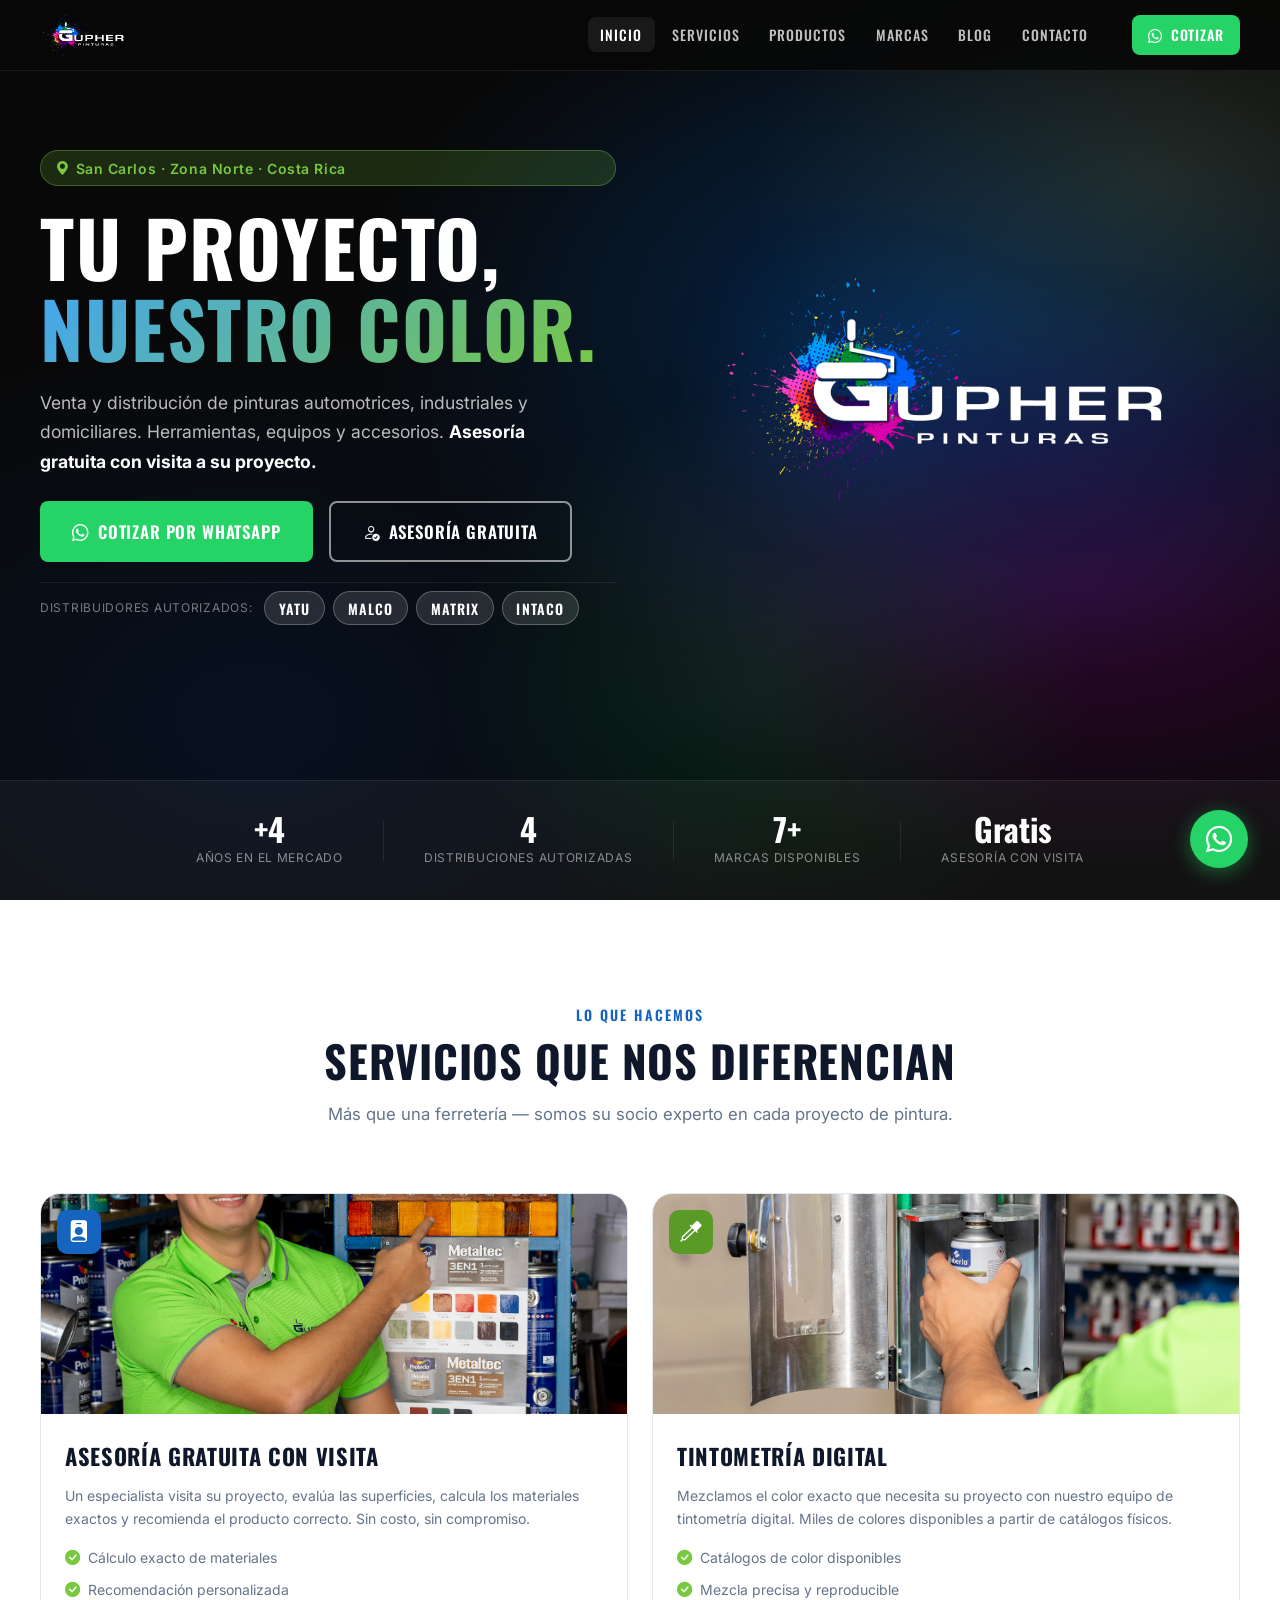
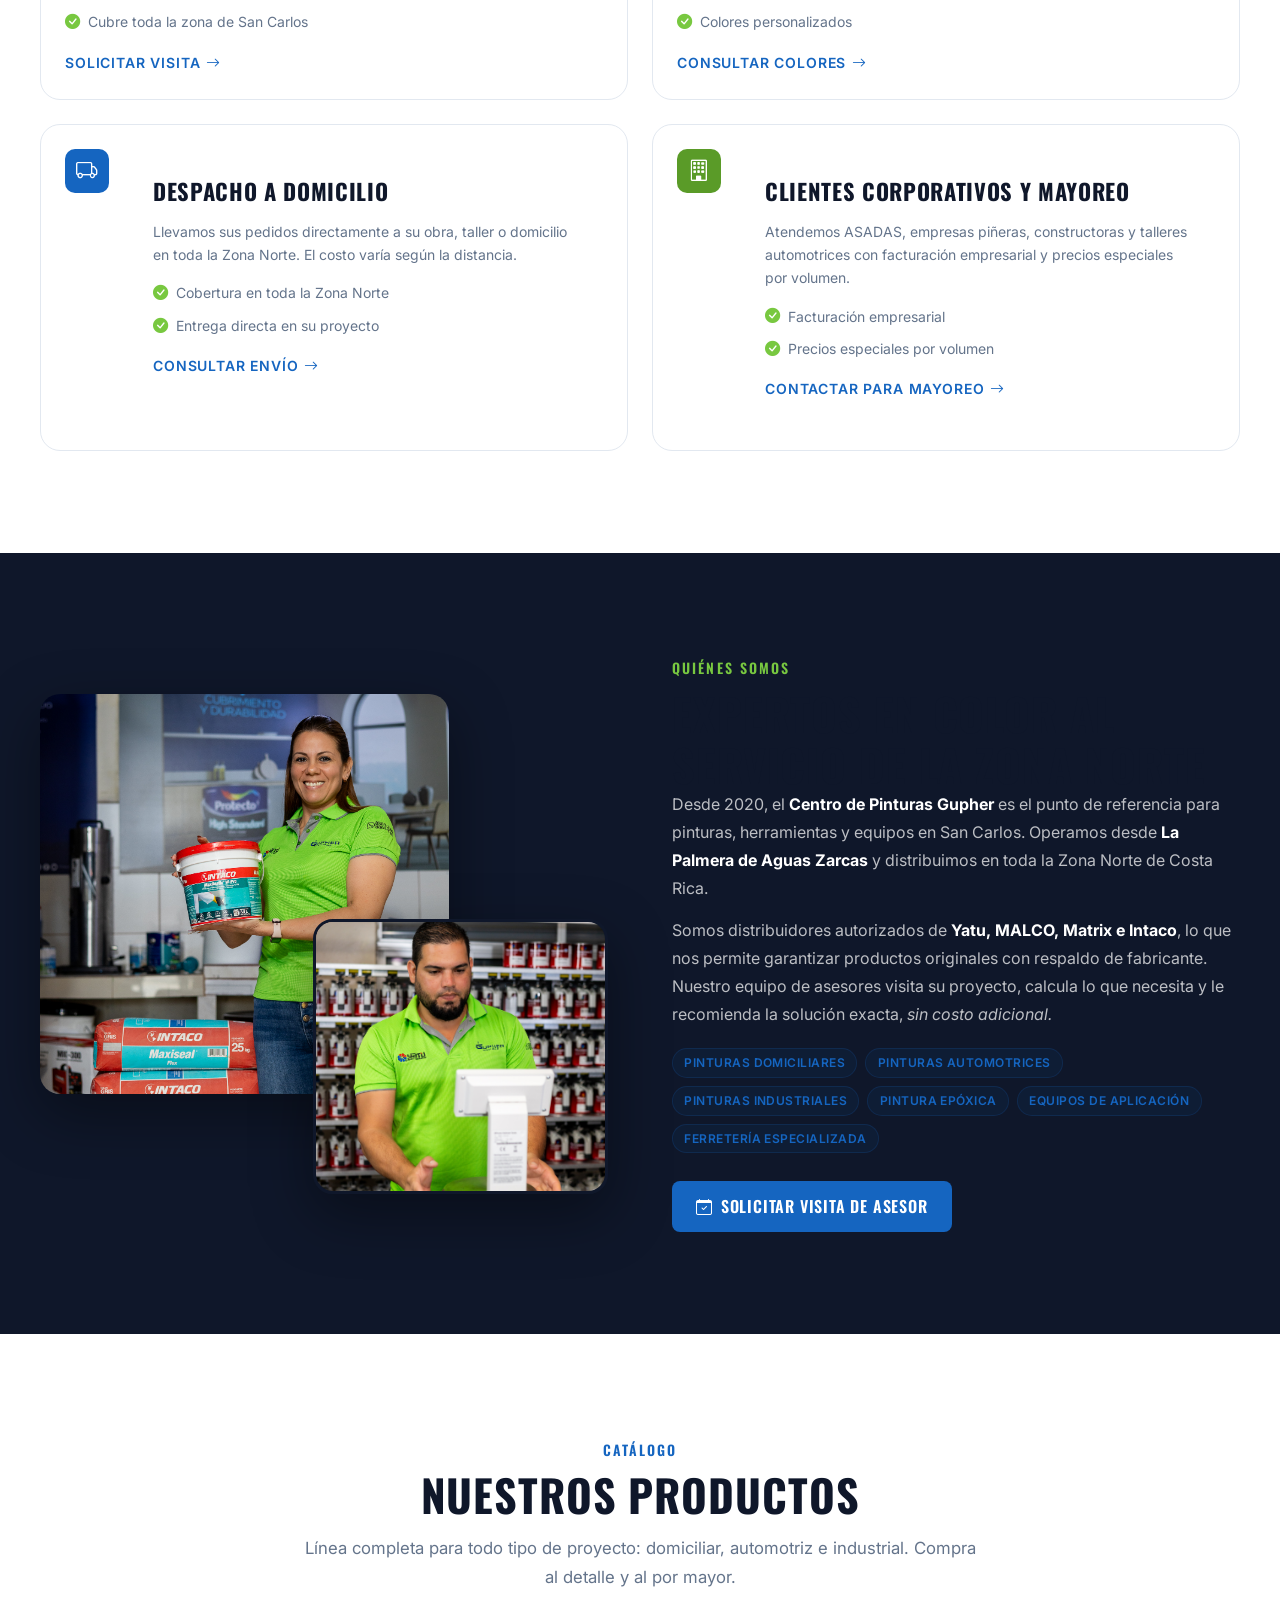
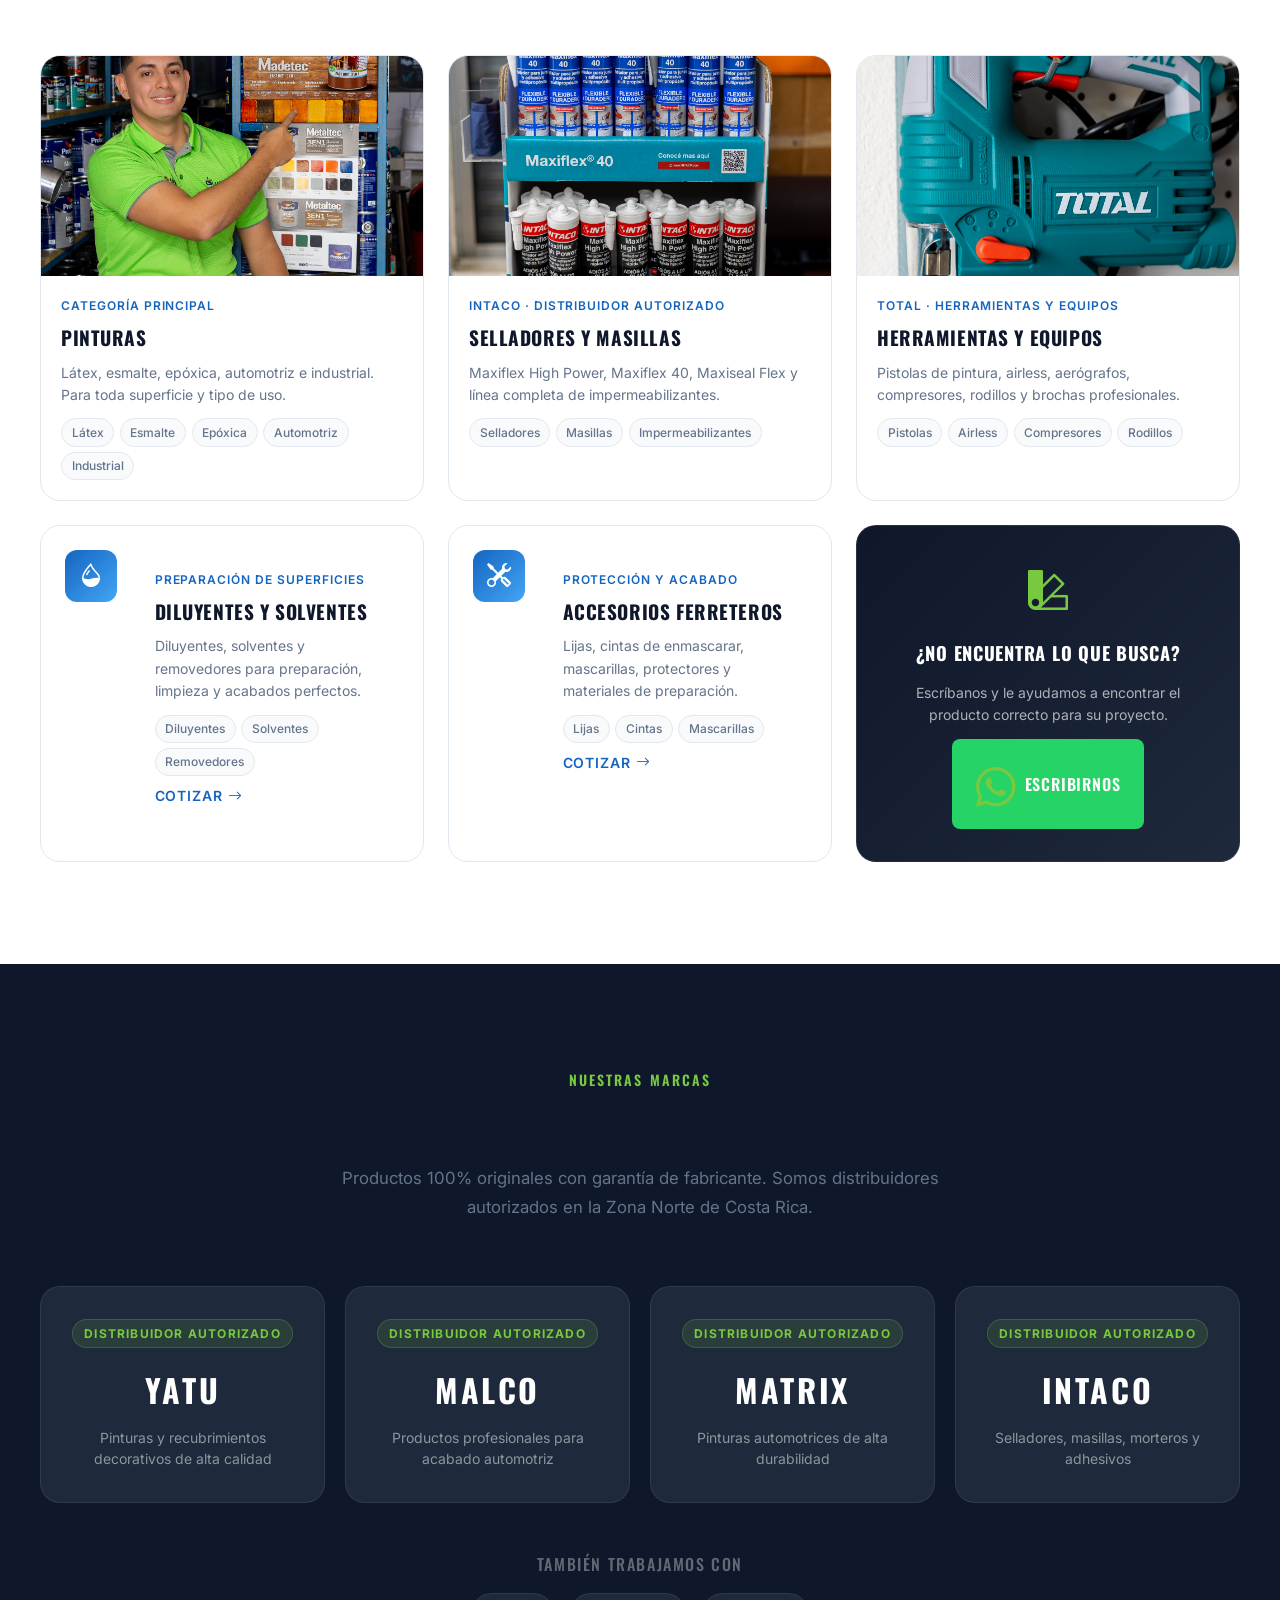
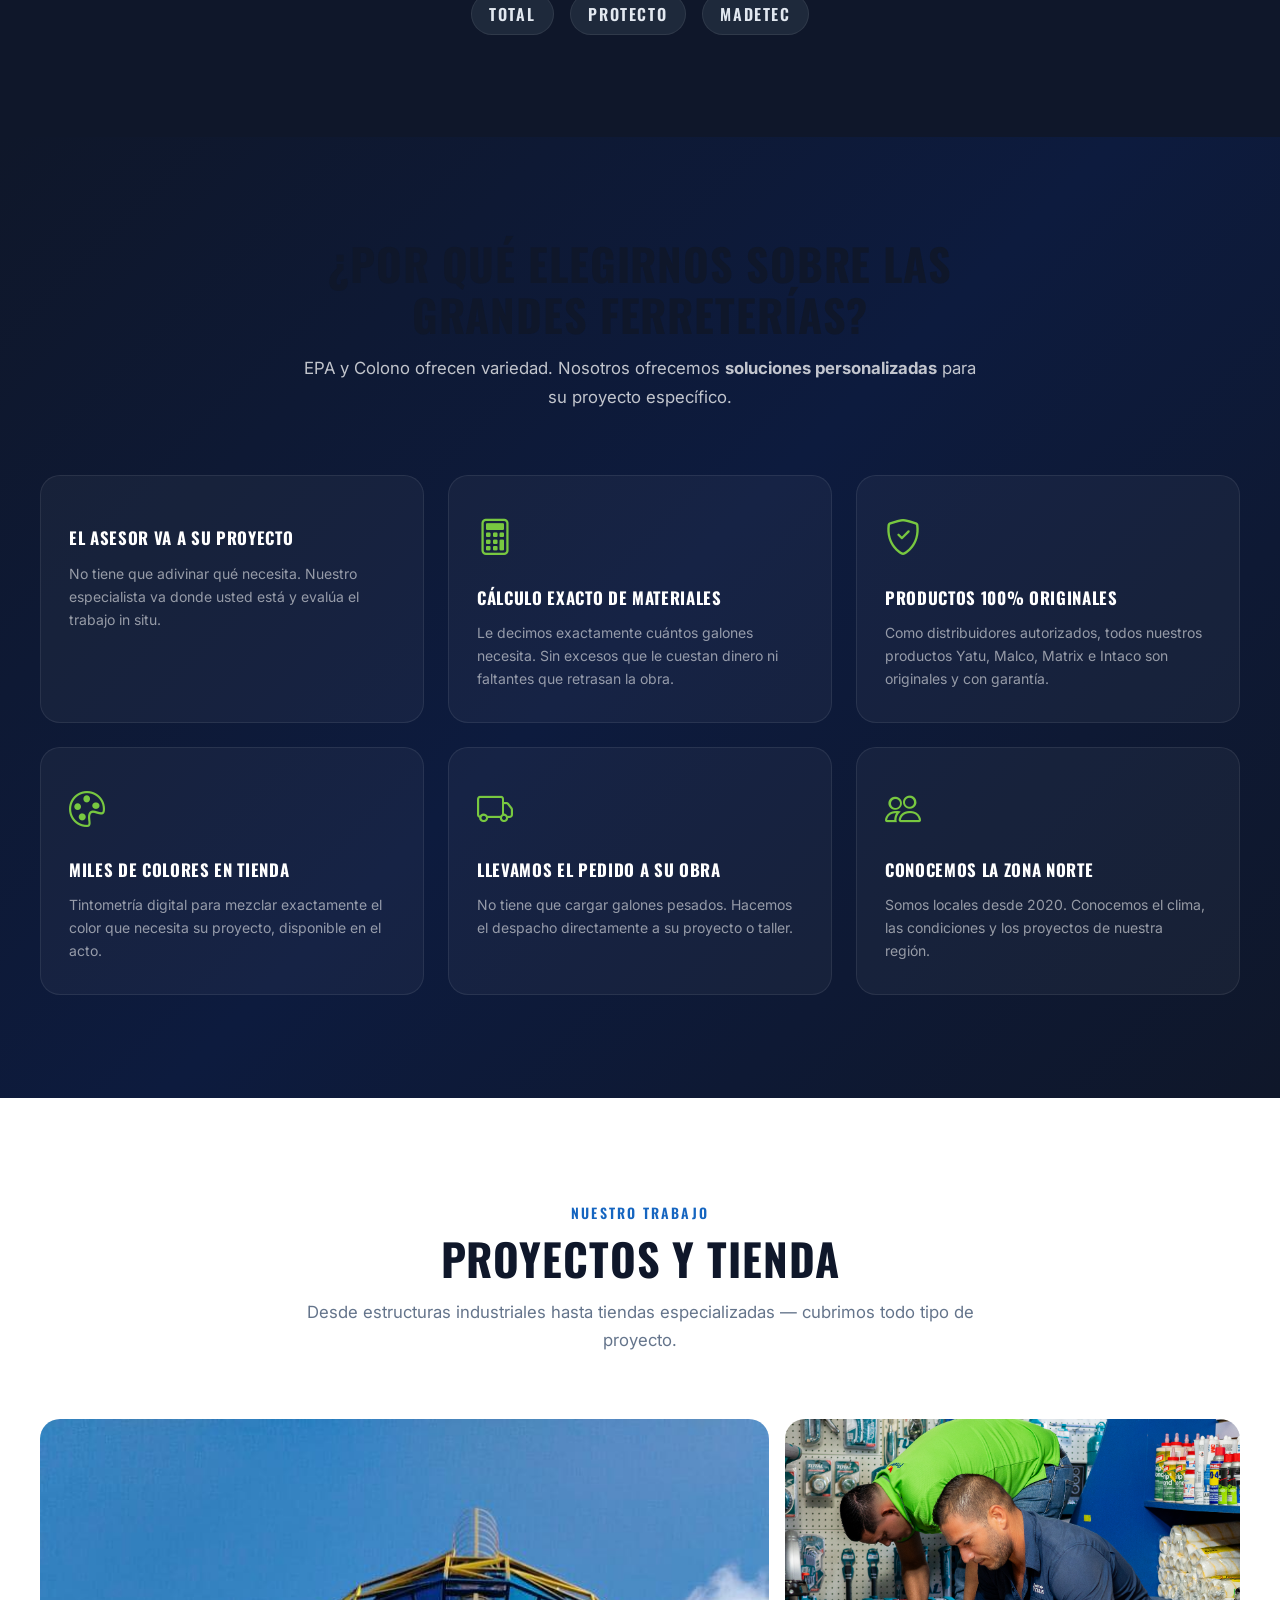
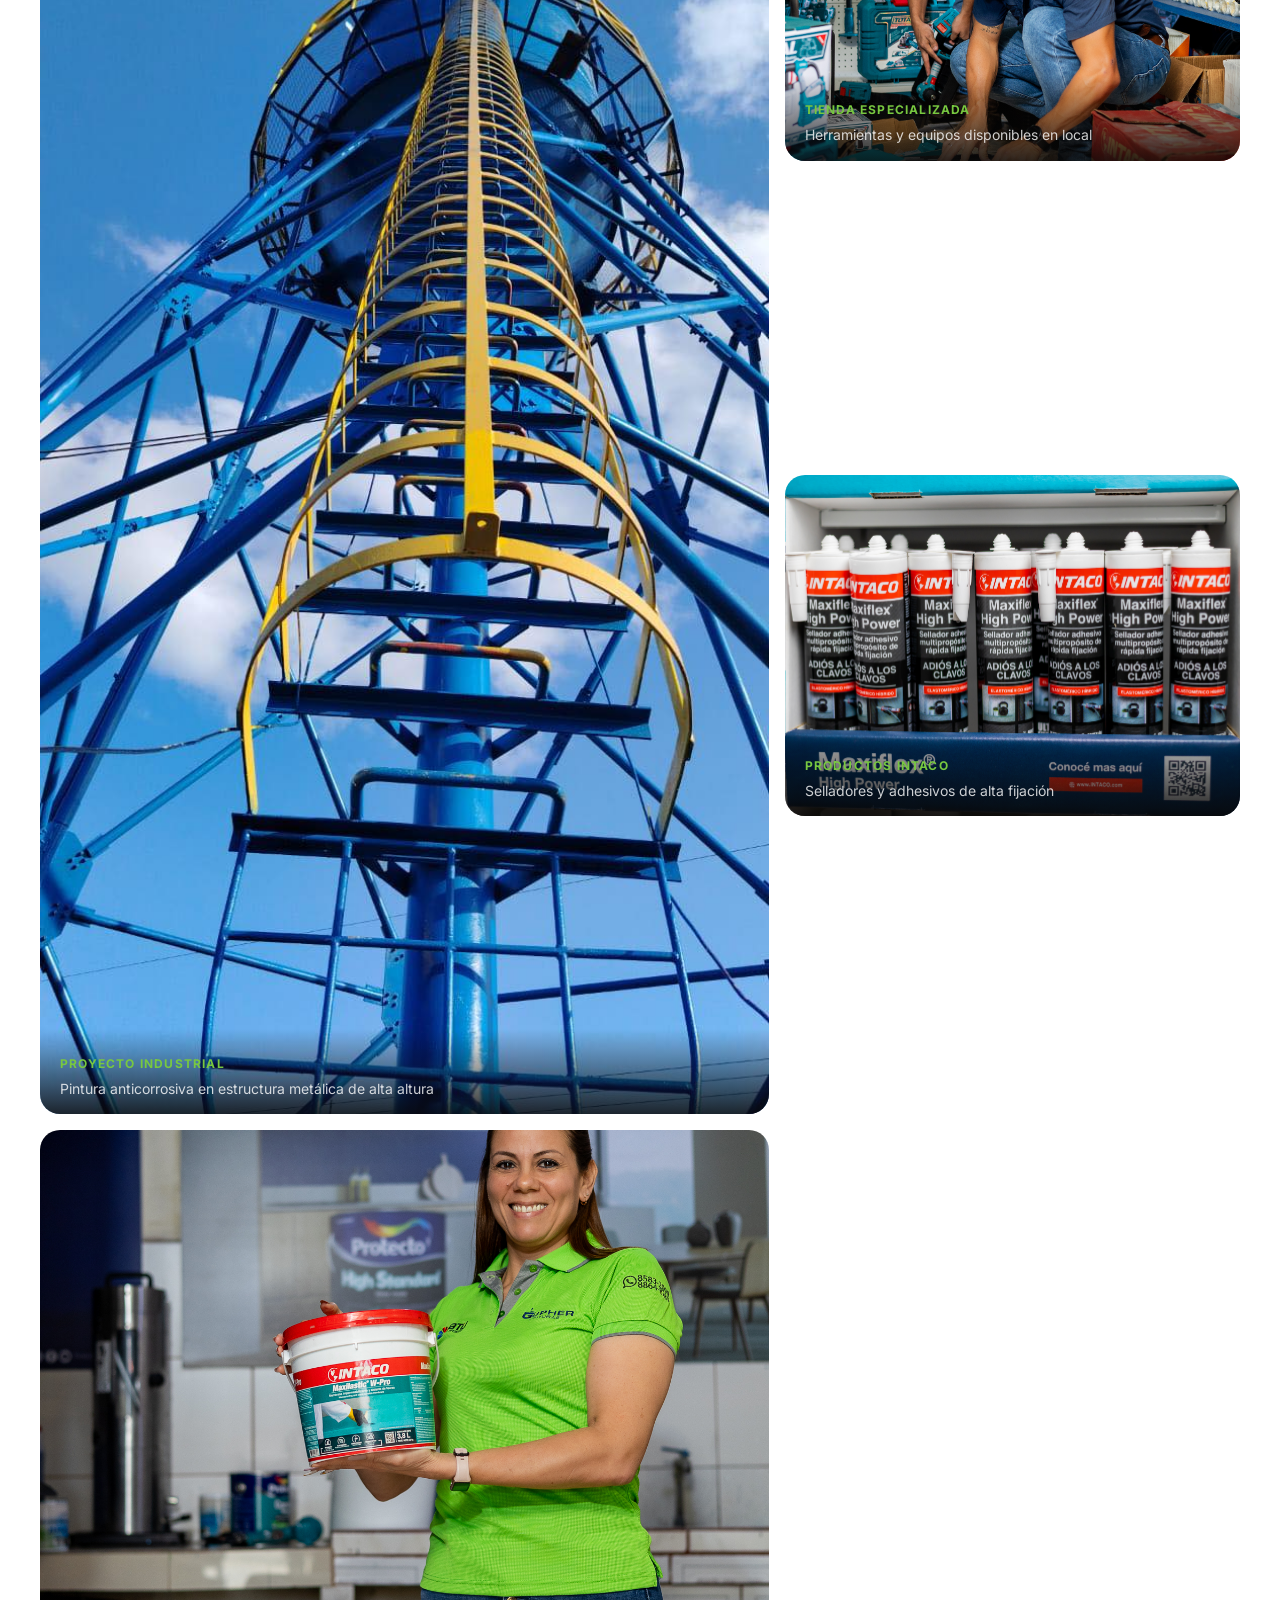
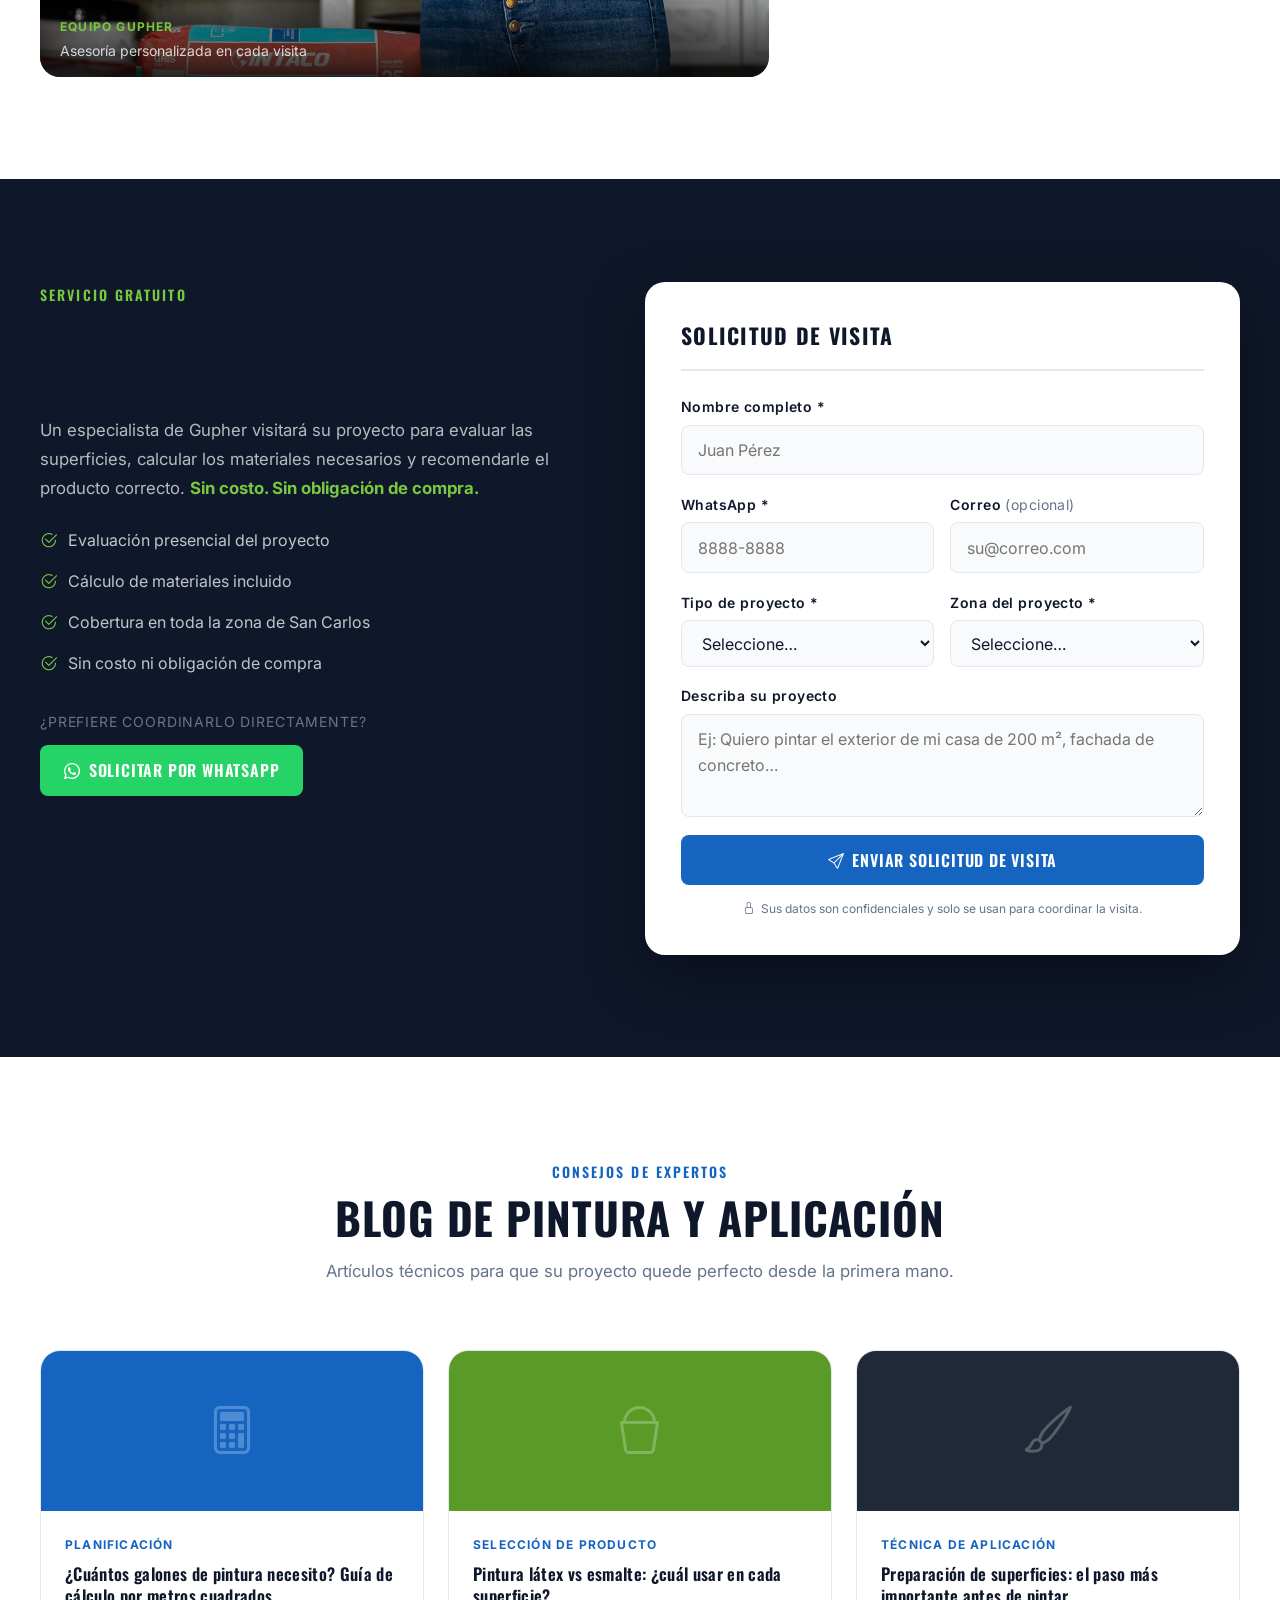
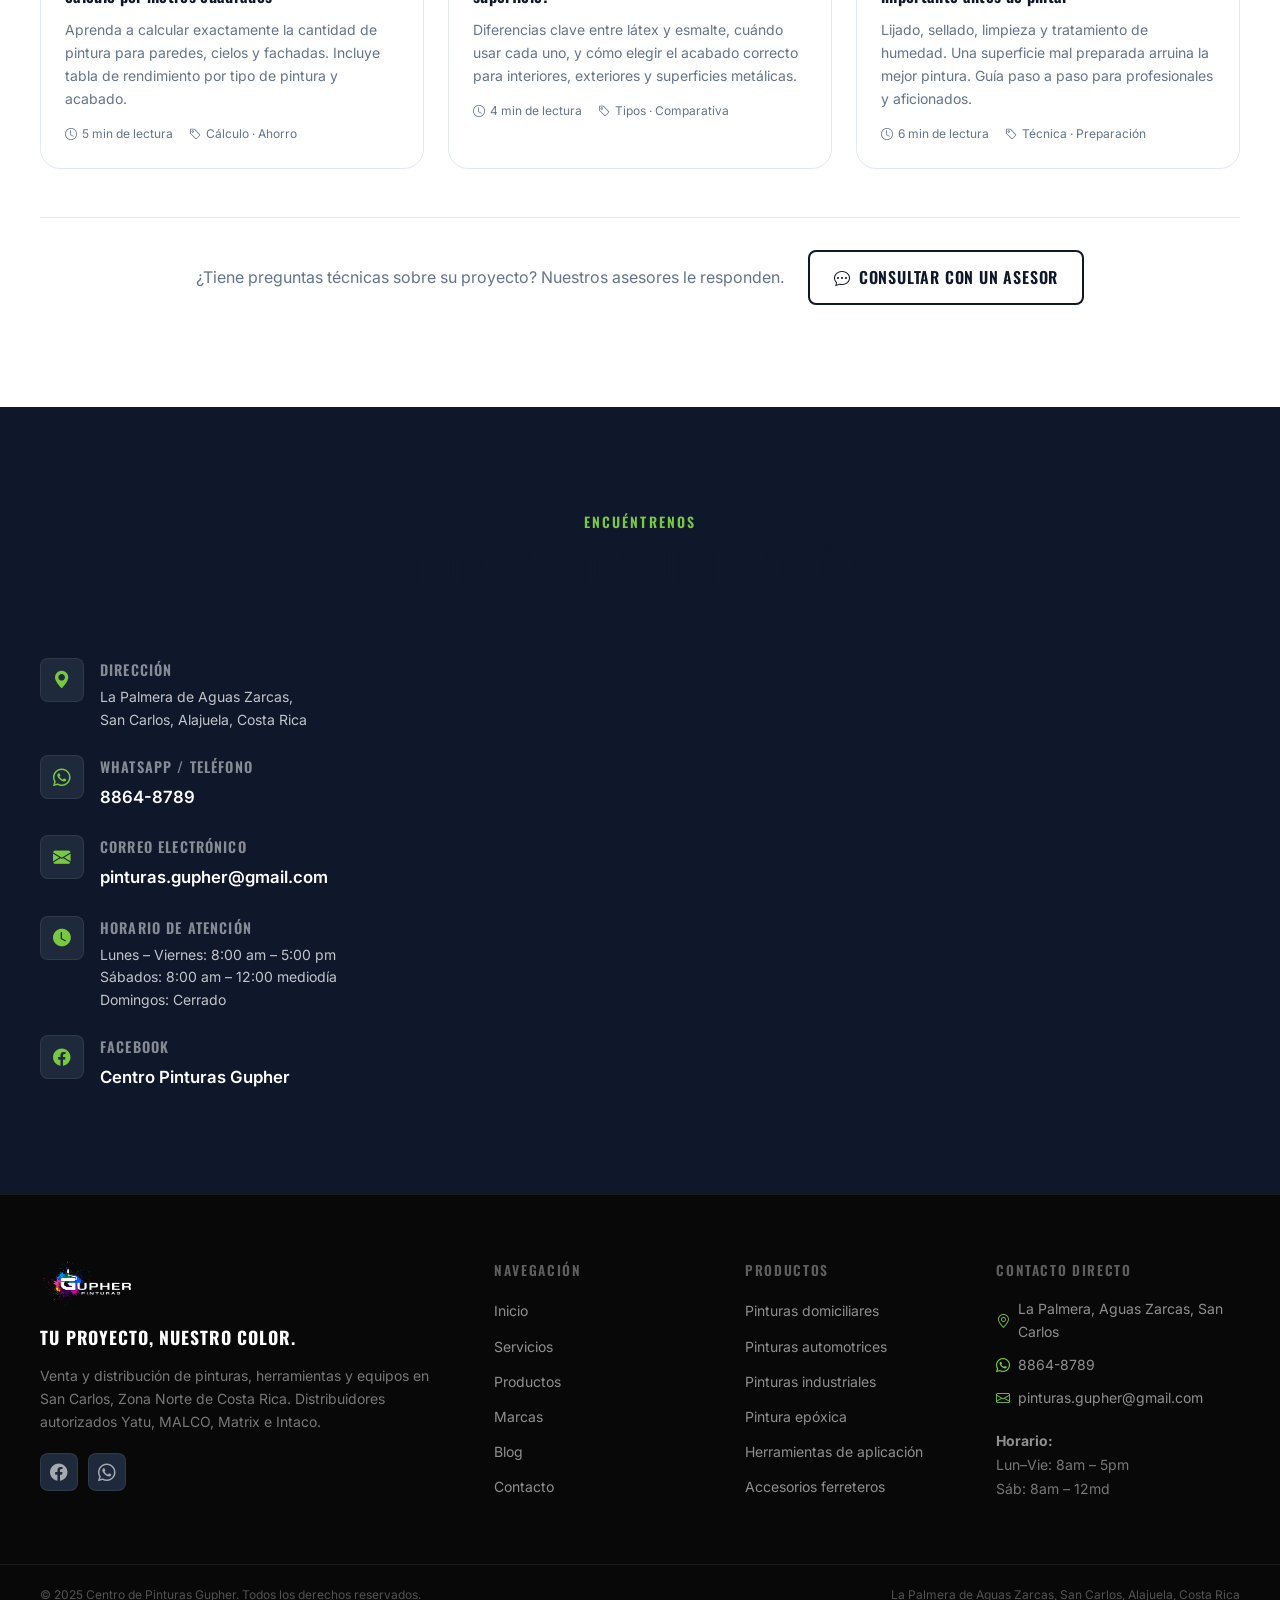
==== index.html @ c7b11c5f "Sitio web inicial — Centro de Pinturas Gupher Landing page completa con hero, servicios, productos, " ====
<!DOCTYPE html>
<html lang="es">
<head>
  <meta charset="UTF-8">
  <meta name="viewport" content="width=device-width, initial-scale=1.0">
  <title>Centro de Pinturas Gupher | Pinturas, Ferretería y Asesoría en San Carlos, Costa Rica</title>
  <meta name="description" content="Distribuidores autorizados de Yatu, Malco, Matrix e Intaco en San Carlos, Zona Norte. Pinturas automotrices, industriales y domiciliares. Asesoría gratuita con visita al proyecto. ☎ 8864-8789">
  <meta name="robots" content="index, follow">
  <meta name="author" content="Centro de Pinturas Gupher">
  <meta name="geo.region" content="CR-A">
  <meta name="geo.placename" content="San Carlos, Alajuela, Costa Rica">

  <!-- Open Graph / Facebook -->
  <meta property="og:type" content="website">
  <meta property="og:url" content="https://www.pinturas-gupher.com/">
  <meta property="og:title" content="Centro de Pinturas Gupher | San Carlos, Zona Norte">
  <meta property="og:description" content="Distribuidores autorizados Yatu, Malco, Matrix e Intaco. Asesoría gratuita con visita al proyecto. Pinturas, herramientas y equipos en la Zona Norte de Costa Rica.">
  <meta property="og:image" content="https://www.pinturas-gupher.com/assets/og-image.jpg">
  <meta property="og:locale" content="es_CR">
  <meta property="og:site_name" content="Centro de Pinturas Gupher">

  <!-- Fonts -->
  <link rel="preconnect" href="https://fonts.googleapis.com">
  <link rel="preconnect" href="https://fonts.gstatic.com" crossorigin>
  <link href="https://fonts.googleapis.com/css2?family=Oswald:wght@400;500;600;700&family=Inter:ital,wght@0,300;0,400;0,500;0,600;0,700;1,400&display=swap" rel="stylesheet">

  <!-- Bootstrap Icons -->
  <link rel="stylesheet" href="https://cdn.jsdelivr.net/npm/bootstrap-icons@1.11.3/font/bootstrap-icons.min.css">

  <!-- Styles -->
  <link rel="stylesheet" href="css/styles.css">

  <!-- Schema.org JSON-LD -->
  <script type="application/ld+json">
  {
    "@context": "https://schema.org",
    "@type": "HardwareStore",
    "name": "Centro de Pinturas Gupher",
    "alternateName": "Gupher Pinturas",
    "description": "Venta y distribución de pinturas automotrices, industriales y domiciliares. Herramientas, equipos y accesorios ferreteros. Asesoría gratuita con visita al proyecto en San Carlos, Zona Norte de Costa Rica.",
    "url": "https://www.pinturas-gupher.com",
    "telephone": "+50688648789",
    "email": "pinturas.gupher@gmail.com",
    "address": {
      "@type": "PostalAddress",
      "streetAddress": "La Palmera de Aguas Zarcas",
      "addressLocality": "San Carlos",
      "addressRegion": "Alajuela",
      "addressCountry": "CR"
    },
    "openingHoursSpecification": [
      {
        "@type": "OpeningHoursSpecification",
        "dayOfWeek": ["Monday","Tuesday","Wednesday","Thursday","Friday"],
        "opens": "08:00",
        "closes": "17:00"
      },
      {
        "@type": "OpeningHoursSpecification",
        "dayOfWeek": "Saturday",
        "opens": "08:00",
        "closes": "12:00"
      }
    ],
    "sameAs": ["https://www.facebook.com/CentroPinturas.Gupher"],
    "priceRange": "₡₡",
    "foundingDate": "2020",
    "areaServed": {
      "@type": "AdministrativeArea",
      "name": "Zona Norte, San Carlos, Alajuela, Costa Rica"
    },
    "brand": [
      {"@type": "Brand", "name": "Yatu"},
      {"@type": "Brand", "name": "MALCO"},
      {"@type": "Brand", "name": "Matrix"},
      {"@type": "Brand", "name": "Intaco"},
      {"@type": "Brand", "name": "Total"},
      {"@type": "Brand", "name": "Protecto"},
      {"@type": "Brand", "name": "Madetec"}
    ]
  }
  </script>
</head>
<body>

  <!-- ===== HEADER ===== -->
  <header class="header" id="header">
    <nav class="nav" role="navigation" aria-label="Navegación principal">
      <div class="container nav__inner">
        <a href="#inicio" class="nav__logo" aria-label="Centro de Pinturas Gupher — Inicio">
          <img src="public/PerfilGupher.png" alt="Centro de Pinturas Gupher" width="150" height="56">
        </a>

        <button class="nav__toggle" id="navToggle" aria-expanded="false" aria-controls="navMenu" aria-label="Abrir menú">
          <span></span>
          <span></span>
          <span></span>
        </button>

        <ul class="nav__menu" id="navMenu" role="list">
          <li><a href="#inicio"    class="nav__link">Inicio</a></li>
          <li><a href="#servicios" class="nav__link">Servicios</a></li>
          <li><a href="#productos" class="nav__link">Productos</a></li>
          <li><a href="#marcas"    class="nav__link">Marcas</a></li>
          <li><a href="#blog"      class="nav__link">Blog</a></li>
          <li><a href="#contacto"  class="nav__link">Contacto</a></li>
        </ul>

        <a href="https://wa.me/50688648789?text=Hola%2C%20me%20gustar%C3%ADa%20cotizar%20pinturas%20o%20productos"
           class="btn btn-whatsapp btn-sm nav__cta"
           target="_blank" rel="noopener noreferrer"
           aria-label="Cotizar por WhatsApp">
          <i class="bi bi-whatsapp" aria-hidden="true"></i>
          <span>Cotizar</span>
        </a>
      </div>
    </nav>
  </header>

  <main>

    <!-- ===== HERO ===== -->
    <section id="inicio" class="hero" aria-labelledby="hero-title">
      <div class="hero__bg" aria-hidden="true"></div>

      <div class="container hero__inner">
        <div class="hero__content">
          <span class="badge badge-lime">
            <i class="bi bi-geo-alt-fill" aria-hidden="true"></i>
            San Carlos · Zona Norte · Costa Rica
          </span>
          <h1 id="hero-title" class="hero__title">
            Tu proyecto,<br>
            <span class="text-gradient">nuestro color.</span>
          </h1>
          <p class="hero__desc">
            Venta y distribución de pinturas automotrices, industriales y domiciliares.
            Herramientas, equipos y accesorios. <strong>Asesoría gratuita con visita a su proyecto.</strong>
          </p>
          <div class="hero__actions">
            <a href="https://wa.me/50688648789?text=Hola%2C%20necesito%20cotizar%20pinturas"
               class="btn btn-whatsapp btn-lg"
               target="_blank" rel="noopener noreferrer">
              <i class="bi bi-whatsapp" aria-hidden="true"></i>
              Cotizar por WhatsApp
            </a>
            <a href="#asesoria" class="btn btn-outline-white btn-lg">
              <i class="bi bi-person-check" aria-hidden="true"></i>
              Asesoría Gratuita
            </a>
          </div>
          <div class="hero__auth-brands" aria-label="Distribuidores autorizados de">
            <span class="hero__auth-label">Distribuidores autorizados:</span>
            <div class="hero__auth-pills">
              <span class="brand-pill">YATU</span>
              <span class="brand-pill">MALCO</span>
              <span class="brand-pill">MATRIX</span>
              <span class="brand-pill">INTACO</span>
            </div>
          </div>
        </div>

        <div class="hero__visual" aria-hidden="true">
          <img src="public/PerfilGupher.png" alt="" width="520" class="hero__logo-img">
        </div>
      </div>

      <div class="hero__stats" aria-label="Datos del negocio">
        <div class="container stats__row">
          <div class="stat-item">
            <strong class="stat-item__num">+4</strong>
            <span class="stat-item__lbl">Años en el mercado</span>
          </div>
          <div class="stat-divider" aria-hidden="true"></div>
          <div class="stat-item">
            <strong class="stat-item__num">4</strong>
            <span class="stat-item__lbl">Distribuciones autorizadas</span>
          </div>
          <div class="stat-divider" aria-hidden="true"></div>
          <div class="stat-item">
            <strong class="stat-item__num">7+</strong>
            <span class="stat-item__lbl">Marcas disponibles</span>
          </div>
          <div class="stat-divider" aria-hidden="true"></div>
          <div class="stat-item">
            <strong class="stat-item__num">Gratis</strong>
            <span class="stat-item__lbl">Asesoría con visita</span>
          </div>
        </div>
      </div>
    </section>

    <!-- ===== SERVICIOS ===== -->
    <section id="servicios" class="section" aria-labelledby="servicios-title">
      <div class="container">
        <header class="section__header">
          <span class="section__eyebrow">Lo que hacemos</span>
          <h2 id="servicios-title" class="section__title">Servicios que nos diferencian</h2>
          <p class="section__desc">Más que una ferretería — somos su socio experto en cada proyecto de pintura.</p>
        </header>

        <div class="services__grid">

          <article class="service-card">
            <div class="service-card__top">
              <div class="service-card__icon-wrap bg-blue">
                <i class="bi bi-person-badge-fill" aria-hidden="true"></i>
              </div>
              <div class="service-card__img-wrap">
                <img src="public/IMG_0802.jpg"
                     alt="Asesor de Pinturas Gupher mostrando carta de colores Madetec y Metaltec al cliente"
                     loading="lazy">
              </div>
            </div>
            <div class="service-card__body">
              <h3 class="service-card__title">Asesoría Gratuita con Visita</h3>
              <p class="service-card__desc">
                Un especialista visita su proyecto, evalúa las superficies, calcula los materiales
                exactos y recomienda el producto correcto. Sin costo, sin compromiso.
              </p>
              <ul class="check-list">
                <li><i class="bi bi-check-circle-fill" aria-hidden="true"></i> Cálculo exacto de materiales</li>
                <li><i class="bi bi-check-circle-fill" aria-hidden="true"></i> Recomendación personalizada</li>
                <li><i class="bi bi-check-circle-fill" aria-hidden="true"></i> Cubre toda la zona de San Carlos</li>
              </ul>
              <a href="#asesoria" class="link-arrow">
                Solicitar visita <i class="bi bi-arrow-right" aria-hidden="true"></i>
              </a>
            </div>
          </article>

          <article class="service-card">
            <div class="service-card__top">
              <div class="service-card__icon-wrap bg-lime">
                <i class="bi bi-eyedropper" aria-hidden="true"></i>
              </div>
              <div class="service-card__img-wrap">
                <img src="public/IMG_0775.jpg"
                     alt="Técnico de Gupher operando el tintómetro para mezclar pintura a color personalizado"
                     loading="lazy">
              </div>
            </div>
            <div class="service-card__body">
              <h3 class="service-card__title">Tintometría Digital</h3>
              <p class="service-card__desc">
                Mezclamos el color exacto que necesita su proyecto con nuestro equipo de tintometría
                digital. Miles de colores disponibles a partir de catálogos físicos.
              </p>
              <ul class="check-list">
                <li><i class="bi bi-check-circle-fill" aria-hidden="true"></i> Catálogos de color disponibles</li>
                <li><i class="bi bi-check-circle-fill" aria-hidden="true"></i> Mezcla precisa y reproducible</li>
                <li><i class="bi bi-check-circle-fill" aria-hidden="true"></i> Colores personalizados</li>
              </ul>
              <a href="https://wa.me/50688648789?text=Hola%2C%20quisiera%20consultar%20sobre%20tintometr%C3%ADa"
                 class="link-arrow" target="_blank" rel="noopener">
                Consultar colores <i class="bi bi-arrow-right" aria-hidden="true"></i>
              </a>
            </div>
          </article>

          <article class="service-card service-card--horizontal">
            <div class="service-card__icon-wrap bg-blue">
              <i class="bi bi-truck" aria-hidden="true"></i>
            </div>
            <div class="service-card__body">
              <h3 class="service-card__title">Despacho a Domicilio</h3>
              <p class="service-card__desc">
                Llevamos sus pedidos directamente a su obra, taller o domicilio en toda la Zona Norte.
                El costo varía según la distancia.
              </p>
              <ul class="check-list">
                <li><i class="bi bi-check-circle-fill" aria-hidden="true"></i> Cobertura en toda la Zona Norte</li>
                <li><i class="bi bi-check-circle-fill" aria-hidden="true"></i> Entrega directa en su proyecto</li>
              </ul>
              <a href="https://wa.me/50688648789?text=Hola%2C%20quisiera%20consultar%20sobre%20despacho%20a%20domicilio"
                 class="link-arrow" target="_blank" rel="noopener">
                Consultar envío <i class="bi bi-arrow-right" aria-hidden="true"></i>
              </a>
            </div>
          </article>

          <article class="service-card service-card--horizontal">
            <div class="service-card__icon-wrap bg-lime">
              <i class="bi bi-building" aria-hidden="true"></i>
            </div>
            <div class="service-card__body">
              <h3 class="service-card__title">Clientes Corporativos y Mayoreo</h3>
              <p class="service-card__desc">
                Atendemos ASADAS, empresas piñeras, constructoras y talleres automotrices con
                facturación empresarial y precios especiales por volumen.
              </p>
              <ul class="check-list">
                <li><i class="bi bi-check-circle-fill" aria-hidden="true"></i> Facturación empresarial</li>
                <li><i class="bi bi-check-circle-fill" aria-hidden="true"></i> Precios especiales por volumen</li>
              </ul>
              <a href="https://wa.me/50688648789?text=Hola%2C%20somos%20una%20empresa%20y%20queremos%20cotizar%20al%20por%20mayor"
                 class="link-arrow" target="_blank" rel="noopener">
                Contactar para mayoreo <i class="bi bi-arrow-right" aria-hidden="true"></i>
              </a>
            </div>
          </article>

        </div>
      </div>
    </section>

    <!-- ===== NOSOTROS ===== -->
    <section id="nosotros" class="section bg-dark" aria-labelledby="nosotros-title">
      <div class="container about__grid">
        <div class="about__images">
          <div class="about__img-main">
            <img src="public/IMG_0865.jpg"
                 alt="Asesora de Centro de Pinturas Gupher con productos Intaco y Protecto en tienda"
                 loading="lazy">
          </div>
          <div class="about__img-secondary">
            <img src="public/IMG_0714.jpg"
                 alt="Especialista Gupher trabajando en el área de tintometría digital"
                 loading="lazy">
          </div>
        </div>

        <div class="about__content">
          <span class="section__eyebrow section__eyebrow--light">Quiénes somos</span>
          <h2 id="nosotros-title" class="section__title text-white">
            Expertos en color al servicio de la Zona Norte
          </h2>
          <p class="about__text">
            Desde 2020, el <strong>Centro de Pinturas Gupher</strong> es el punto de referencia para pinturas,
            herramientas y equipos en San Carlos. Operamos desde <strong>La Palmera de Aguas Zarcas</strong>
            y distribuimos en toda la Zona Norte de Costa Rica.
          </p>
          <p class="about__text">
            Somos distribuidores autorizados de <strong>Yatu, MALCO, Matrix e Intaco</strong>, lo que nos
            permite garantizar productos originales con respaldo de fabricante. Nuestro equipo de
            asesores visita su proyecto, calcula lo que necesita y le recomienda la solución exacta,
            <em>sin costo adicional.</em>
          </p>
          <div class="about__tags">
            <span class="tag">Pinturas domiciliares</span>
            <span class="tag">Pinturas automotrices</span>
            <span class="tag">Pinturas industriales</span>
            <span class="tag">Pintura epóxica</span>
            <span class="tag">Equipos de aplicación</span>
            <span class="tag">Ferretería especializada</span>
          </div>
          <a href="#asesoria" class="btn btn-blue mt-lg">
            <i class="bi bi-calendar-check" aria-hidden="true"></i>
            Solicitar visita de asesor
          </a>
        </div>
      </div>
    </section>

    <!-- ===== PRODUCTOS ===== -->
    <section id="productos" class="section" aria-labelledby="productos-title">
      <div class="container">
        <header class="section__header">
          <span class="section__eyebrow">Catálogo</span>
          <h2 id="productos-title" class="section__title">Nuestros productos</h2>
          <p class="section__desc">
            Línea completa para todo tipo de proyecto: domiciliar, automotriz e industrial.
            Compra al detalle y al por mayor.
          </p>
        </header>

        <div class="products__grid">

          <article class="product-card">
            <div class="product-card__img-wrap">
              <img src="public/IMG_0802.jpg"
                   alt="Pinturas Madetec, Metaltec y Corrotec disponibles en Gupher San Carlos"
                   loading="lazy">
              <div class="product-card__overlay">
                <a href="https://wa.me/50688648789?text=Hola%2C%20quisiera%20cotizar%20pinturas"
                   class="btn btn-sm btn-whatsapp" target="_blank" rel="noopener">
                  <i class="bi bi-whatsapp" aria-hidden="true"></i> Cotizar
                </a>
              </div>
            </div>
            <div class="product-card__body">
              <span class="product-card__cat">Categoría principal</span>
              <h3 class="product-card__title">Pinturas</h3>
              <p class="product-card__desc">Látex, esmalte, epóxica, automotriz e industrial. Para toda superficie y tipo de uso.</p>
              <div class="product-tags">
                <span>Látex</span><span>Esmalte</span><span>Epóxica</span><span>Automotriz</span><span>Industrial</span>
              </div>
            </div>
          </article>

          <article class="product-card">
            <div class="product-card__img-wrap">
              <img src="public/IMG_0826.jpg"
                   alt="Productos Intaco Maxiflex en exhibición en Centro de Pinturas Gupher"
                   loading="lazy">
              <div class="product-card__overlay">
                <a href="https://wa.me/50688648789?text=Hola%2C%20quisiera%20cotizar%20selladores%20y%20masillas"
                   class="btn btn-sm btn-whatsapp" target="_blank" rel="noopener">
                  <i class="bi bi-whatsapp" aria-hidden="true"></i> Cotizar
                </a>
              </div>
            </div>
            <div class="product-card__body">
              <span class="product-card__cat">Intaco · Distribuidor autorizado</span>
              <h3 class="product-card__title">Selladores y Masillas</h3>
              <p class="product-card__desc">Maxiflex High Power, Maxiflex 40, Maxiseal Flex y línea completa de impermeabilizantes.</p>
              <div class="product-tags">
                <span>Selladores</span><span>Masillas</span><span>Impermeabilizantes</span>
              </div>
            </div>
          </article>

          <article class="product-card">
            <div class="product-card__img-wrap">
              <img src="public/IMG_0174.jpg"
                   alt="Herramientas eléctricas marca Total disponibles en Pinturas Gupher San Carlos"
                   loading="lazy">
              <div class="product-card__overlay">
                <a href="https://wa.me/50688648789?text=Hola%2C%20quisiera%20cotizar%20herramientas%20y%20equipos"
                   class="btn btn-sm btn-whatsapp" target="_blank" rel="noopener">
                  <i class="bi bi-whatsapp" aria-hidden="true"></i> Cotizar
                </a>
              </div>
            </div>
            <div class="product-card__body">
              <span class="product-card__cat">Total · Herramientas y Equipos</span>
              <h3 class="product-card__title">Herramientas y Equipos</h3>
              <p class="product-card__desc">Pistolas de pintura, airless, aerógrafos, compresores, rodillos y brochas profesionales.</p>
              <div class="product-tags">
                <span>Pistolas</span><span>Airless</span><span>Compresores</span><span>Rodillos</span>
              </div>
            </div>
          </article>

          <article class="product-card product-card--icon">
            <div class="product-card__icon">
              <i class="bi bi-droplet-half" aria-hidden="true"></i>
            </div>
            <div class="product-card__body">
              <span class="product-card__cat">Preparación de superficies</span>
              <h3 class="product-card__title">Diluyentes y Solventes</h3>
              <p class="product-card__desc">Diluyentes, solventes y removedores para preparación, limpieza y acabados perfectos.</p>
              <div class="product-tags">
                <span>Diluyentes</span><span>Solventes</span><span>Removedores</span>
              </div>
              <a href="https://wa.me/50688648789?text=Hola%2C%20necesito%20cotizar%20diluyentes%20y%20solventes"
                 class="link-arrow mt-sm" target="_blank" rel="noopener">
                Cotizar <i class="bi bi-arrow-right" aria-hidden="true"></i>
              </a>
            </div>
          </article>

          <article class="product-card product-card--icon">
            <div class="product-card__icon">
              <i class="bi bi-tools" aria-hidden="true"></i>
            </div>
            <div class="product-card__body">
              <span class="product-card__cat">Protección y acabado</span>
              <h3 class="product-card__title">Accesorios Ferreteros</h3>
              <p class="product-card__desc">Lijas, cintas de enmascarar, mascarillas, protectores y materiales de preparación.</p>
              <div class="product-tags">
                <span>Lijas</span><span>Cintas</span><span>Mascarillas</span>
              </div>
              <a href="https://wa.me/50688648789?text=Hola%2C%20necesito%20cotizar%20accesorios%20ferreteros"
                 class="link-arrow mt-sm" target="_blank" rel="noopener">
                Cotizar <i class="bi bi-arrow-right" aria-hidden="true"></i>
              </a>
            </div>
          </article>

          <article class="product-card product-card--cta">
            <div class="product-card__cta-inner">
              <i class="bi bi-palette2" aria-hidden="true"></i>
              <h3>¿No encuentra lo que busca?</h3>
              <p>Escríbanos y le ayudamos a encontrar el producto correcto para su proyecto.</p>
              <a href="https://wa.me/50688648789?text=Hola%2C%20busco%20un%20producto%20espec%C3%ADfico%20y%20necesito%20orientaci%C3%B3n"
                 class="btn btn-whatsapp" target="_blank" rel="noopener">
                <i class="bi bi-whatsapp" aria-hidden="true"></i> Escribirnos
              </a>
            </div>
          </article>

        </div>
      </div>
    </section>

    <!-- ===== MARCAS ===== -->
    <section id="marcas" class="section bg-dark" aria-labelledby="marcas-title">
      <div class="container">
        <header class="section__header">
          <span class="section__eyebrow section__eyebrow--light">Nuestras marcas</span>
          <h2 id="marcas-title" class="section__title text-white">Distribuidores autorizados</h2>
          <p class="section__desc text-muted">
            Productos 100% originales con garantía de fabricante. Somos distribuidores autorizados
            en la Zona Norte de Costa Rica.
          </p>
        </header>

        <div class="brands__authorized">
          <div class="brand-card brand-card--featured">
            <div class="brand-card__badge">Distribuidor Autorizado</div>
            <div class="brand-card__name">YATU</div>
            <p class="brand-card__desc">Pinturas y recubrimientos decorativos de alta calidad</p>
          </div>
          <div class="brand-card brand-card--featured">
            <div class="brand-card__badge">Distribuidor Autorizado</div>
            <div class="brand-card__name">MALCO</div>
            <p class="brand-card__desc">Productos profesionales para acabado automotriz</p>
          </div>
          <div class="brand-card brand-card--featured">
            <div class="brand-card__badge">Distribuidor Autorizado</div>
            <div class="brand-card__name">MATRIX</div>
            <p class="brand-card__desc">Pinturas automotrices de alta durabilidad</p>
          </div>
          <div class="brand-card brand-card--featured">
            <div class="brand-card__badge">Distribuidor Autorizado</div>
            <div class="brand-card__name">INTACO</div>
            <p class="brand-card__desc">Selladores, masillas, morteros y adhesivos</p>
          </div>
        </div>

        <div class="brands__also-section">
          <h3 class="brands__also-title">También trabajamos con</h3>
          <div class="brands__also-grid">
            <span class="brand-pill-dark">TOTAL</span>
            <span class="brand-pill-dark">PROTECTO</span>
            <span class="brand-pill-dark">MADETEC</span>
          </div>
        </div>
      </div>
    </section>

    <!-- ===== POR QUÉ ELEGIRNOS ===== -->
    <section class="section section-why" aria-labelledby="porque-title">
      <div class="container">
        <header class="section__header">
          <h2 id="porque-title" class="section__title text-white">
            ¿Por qué elegirnos sobre las grandes ferreterías?
          </h2>
          <p class="section__desc" style="color:rgba(255,255,255,0.75)">
            EPA y Colono ofrecen variedad. Nosotros ofrecemos <strong>soluciones personalizadas</strong>
            para su proyecto específico.
          </p>
        </header>

        <div class="why__grid">
          <article class="why-card">
            <i class="bi bi-person-walk why-card__icon" aria-hidden="true"></i>
            <h3>El asesor va a su proyecto</h3>
            <p>No tiene que adivinar qué necesita. Nuestro especialista va donde usted está y evalúa el trabajo in situ.</p>
          </article>
          <article class="why-card">
            <i class="bi bi-calculator why-card__icon" aria-hidden="true"></i>
            <h3>Cálculo exacto de materiales</h3>
            <p>Le decimos exactamente cuántos galones necesita. Sin excesos que le cuestan dinero ni faltantes que retrasan la obra.</p>
          </article>
          <article class="why-card">
            <i class="bi bi-shield-check why-card__icon" aria-hidden="true"></i>
            <h3>Productos 100% originales</h3>
            <p>Como distribuidores autorizados, todos nuestros productos Yatu, Malco, Matrix e Intaco son originales y con garantía.</p>
          </article>
          <article class="why-card">
            <i class="bi bi-palette why-card__icon" aria-hidden="true"></i>
            <h3>Miles de colores en tienda</h3>
            <p>Tintometría digital para mezclar exactamente el color que necesita su proyecto, disponible en el acto.</p>
          </article>
          <article class="why-card">
            <i class="bi bi-truck why-card__icon" aria-hidden="true"></i>
            <h3>Llevamos el pedido a su obra</h3>
            <p>No tiene que cargar galones pesados. Hacemos el despacho directamente a su proyecto o taller.</p>
          </article>
          <article class="why-card">
            <i class="bi bi-people why-card__icon" aria-hidden="true"></i>
            <h3>Conocemos la Zona Norte</h3>
            <p>Somos locales desde 2020. Conocemos el clima, las condiciones y los proyectos de nuestra región.</p>
          </article>
        </div>
      </div>
    </section>

    <!-- ===== GALERÍA ===== -->
    <section id="proyectos" class="section" aria-labelledby="galeria-title">
      <div class="container">
        <header class="section__header">
          <span class="section__eyebrow">Nuestro trabajo</span>
          <h2 id="galeria-title" class="section__title">Proyectos y tienda</h2>
          <p class="section__desc">Desde estructuras industriales hasta tiendas especializadas — cubrimos todo tipo de proyecto.</p>
        </header>

        <div class="gallery__grid">
          <div class="gallery__item gallery__item--large">
            <img src="public/494406317_1014572120865956_5323290978391038446_n.jpg"
                 alt="Torre de comunicaciones pintada en azul y amarillo — Proyecto de pintura industrial realizado con asesoría de Pinturas Gupher en San Carlos"
                 loading="lazy">
            <div class="gallery__caption">
              <span class="gallery__caption-tag">Proyecto Industrial</span>
              <p>Pintura anticorrosiva en estructura metálica de alta altura</p>
            </div>
          </div>
          <div class="gallery__item">
            <img src="public/IMG_0789.jpg"
                 alt="Equipo de Gupher atendiendo en área de herramientas eléctricas Total"
                 loading="lazy">
            <div class="gallery__caption">
              <span class="gallery__caption-tag">Tienda especializada</span>
              <p>Herramientas y equipos disponibles en local</p>
            </div>
          </div>
          <div class="gallery__item">
            <img src="public/IMG_0834.jpg"
                 alt="Display de productos Intaco Maxiflex High Power en Pinturas Gupher"
                 loading="lazy">
            <div class="gallery__caption">
              <span class="gallery__caption-tag">Productos Intaco</span>
              <p>Selladores y adhesivos de alta fijación</p>
            </div>
          </div>
          <div class="gallery__item">
            <img src="public/IMG_0865.jpg"
                 alt="Asesora de Gupher con productos Intaco y Protecto en tienda de San Carlos"
                 loading="lazy">
            <div class="gallery__caption">
              <span class="gallery__caption-tag">Equipo Gupher</span>
              <p>Asesoría personalizada en cada visita</p>
            </div>
          </div>
        </div>
      </div>
    </section>

    <!-- ===== ASESORÍA / FORMULARIO ===== -->
    <section id="asesoria" class="section bg-dark" aria-labelledby="asesoria-title">
      <div class="container asesoria__grid">

        <div class="asesoria__info">
          <span class="section__eyebrow section__eyebrow--light">Servicio gratuito</span>
          <h2 id="asesoria-title" class="section__title text-white">
            Solicite una visita de asesoría
          </h2>
          <p class="asesoria__desc">
            Un especialista de Gupher visitará su proyecto para evaluar las superficies,
            calcular los materiales necesarios y recomendarle el producto correcto.
            <strong class="text-lime">Sin costo. Sin obligación de compra.</strong>
          </p>
          <ul class="asesoria__list">
            <li><i class="bi bi-check2-circle" aria-hidden="true"></i> Evaluación presencial del proyecto</li>
            <li><i class="bi bi-check2-circle" aria-hidden="true"></i> Cálculo de materiales incluido</li>
            <li><i class="bi bi-check2-circle" aria-hidden="true"></i> Cobertura en toda la zona de San Carlos</li>
            <li><i class="bi bi-check2-circle" aria-hidden="true"></i> Sin costo ni obligación de compra</li>
          </ul>
          <p class="asesoria__alt">
            ¿Prefiere coordinarlo directamente?
          </p>
          <a href="https://wa.me/50688648789?text=Hola%2C%20quisiera%20solicitar%20una%20visita%20de%20asesor%C3%ADa%20para%20mi%20proyecto"
             class="btn btn-whatsapp"
             target="_blank" rel="noopener noreferrer">
            <i class="bi bi-whatsapp" aria-hidden="true"></i>
            Solicitar por WhatsApp
          </a>
        </div>

        <div class="asesoria__form-wrap">
          <form class="asesoria__form" id="asesoriaForm" novalidate>
            <h3 class="form__title">Solicitud de visita</h3>

            <div class="form__group">
              <label for="f-nombre" class="form__label">Nombre completo <span aria-hidden="true">*</span></label>
              <input type="text" id="f-nombre" name="nombre" class="form__input"
                     placeholder="Juan Pérez" required autocomplete="name">
            </div>

            <div class="form__row">
              <div class="form__group">
                <label for="f-tel" class="form__label">WhatsApp <span aria-hidden="true">*</span></label>
                <input type="tel" id="f-tel" name="telefono" class="form__input"
                       placeholder="8888-8888" required autocomplete="tel">
              </div>
              <div class="form__group">
                <label for="f-email" class="form__label">Correo <span class="form__optional">(opcional)</span></label>
                <input type="email" id="f-email" name="email" class="form__input"
                       placeholder="su@correo.com" autocomplete="email">
              </div>
            </div>

            <div class="form__row">
              <div class="form__group">
                <label for="f-tipo" class="form__label">Tipo de proyecto <span aria-hidden="true">*</span></label>
                <select id="f-tipo" name="tipo_proyecto" class="form__select" required>
                  <option value="" disabled selected>Seleccione…</option>
                  <option value="domiciliar">Domiciliar (casa, apartamento)</option>
                  <option value="automotriz">Automotriz (carro, vehículo)</option>
                  <option value="industrial">Industrial (maquinaria, estructuras)</option>
                  <option value="comercial">Comercial (local, empresa, ASADA)</option>
                  <option value="agricola">Agrícola / Piñera</option>
                  <option value="otro">Otro</option>
                </select>
              </div>
              <div class="form__group">
                <label for="f-zona" class="form__label">Zona del proyecto <span aria-hidden="true">*</span></label>
                <select id="f-zona" name="zona" class="form__select" required>
                  <option value="" disabled selected>Seleccione…</option>
                  <option value="aguas-zarcas">Aguas Zarcas</option>
                  <option value="ciudad-quesada">Ciudad Quesada</option>
                  <option value="pital">Pital</option>
                  <option value="venecia">Venecia</option>
                  <option value="muelle">Muelle de San Carlos</option>
                  <option value="florencia">Florencia</option>
                  <option value="upala">Upala</option>
                  <option value="los-chiles">Los Chiles</option>
                  <option value="otra">Otra zona</option>
                </select>
              </div>
            </div>

            <div class="form__group">
              <label for="f-desc" class="form__label">Describa su proyecto</label>
              <textarea id="f-desc" name="descripcion" class="form__textarea" rows="3"
                        placeholder="Ej: Quiero pintar el exterior de mi casa de 200 m², fachada de concreto…"></textarea>
            </div>

            <button type="submit" class="btn btn-blue btn-full">
              <i class="bi bi-send" aria-hidden="true"></i>
              Enviar solicitud de visita
            </button>
            <p class="form__note">
              <i class="bi bi-lock" aria-hidden="true"></i>
              Sus datos son confidenciales y solo se usan para coordinar la visita.
            </p>
          </form>
        </div>

      </div>
    </section>

    <!-- ===== BLOG ===== -->
    <section id="blog" class="section" aria-labelledby="blog-title">
      <div class="container">
        <header class="section__header">
          <span class="section__eyebrow">Consejos de expertos</span>
          <h2 id="blog-title" class="section__title">Blog de pintura y aplicación</h2>
          <p class="section__desc">Artículos técnicos para que su proyecto quede perfecto desde la primera mano.</p>
        </header>

        <div class="blog__grid">

          <article class="blog-card">
            <div class="blog-card__img">
              <div class="blog-card__placeholder" style="--bg: var(--clr-blue)">
                <i class="bi bi-calculator" aria-hidden="true"></i>
              </div>
            </div>
            <div class="blog-card__body">
              <span class="blog-card__cat">Planificación</span>
              <h3 class="blog-card__title">
                <a href="#">¿Cuántos galones de pintura necesito? Guía de cálculo por metros cuadrados</a>
              </h3>
              <p class="blog-card__excerpt">
                Aprenda a calcular exactamente la cantidad de pintura para paredes, cielos y fachadas.
                Incluye tabla de rendimiento por tipo de pintura y acabado.
              </p>
              <div class="blog-card__meta">
                <span><i class="bi bi-clock" aria-hidden="true"></i> 5 min de lectura</span>
                <span><i class="bi bi-tag" aria-hidden="true"></i> Cálculo · Ahorro</span>
              </div>
            </div>
          </article>

          <article class="blog-card">
            <div class="blog-card__img">
              <div class="blog-card__placeholder" style="--bg: #5A9B28">
                <i class="bi bi-bucket" aria-hidden="true"></i>
              </div>
            </div>
            <div class="blog-card__body">
              <span class="blog-card__cat">Selección de producto</span>
              <h3 class="blog-card__title">
                <a href="#">Pintura látex vs esmalte: ¿cuál usar en cada superficie?</a>
              </h3>
              <p class="blog-card__excerpt">
                Diferencias clave entre látex y esmalte, cuándo usar cada uno, y cómo elegir el
                acabado correcto para interiores, exteriores y superficies metálicas.
              </p>
              <div class="blog-card__meta">
                <span><i class="bi bi-clock" aria-hidden="true"></i> 4 min de lectura</span>
                <span><i class="bi bi-tag" aria-hidden="true"></i> Tipos · Comparativa</span>
              </div>
            </div>
          </article>

          <article class="blog-card">
            <div class="blog-card__img">
              <div class="blog-card__placeholder" style="--bg: #1F2937">
                <i class="bi bi-brush" aria-hidden="true"></i>
              </div>
            </div>
            <div class="blog-card__body">
              <span class="blog-card__cat">Técnica de aplicación</span>
              <h3 class="blog-card__title">
                <a href="#">Preparación de superficies: el paso más importante antes de pintar</a>
              </h3>
              <p class="blog-card__excerpt">
                Lijado, sellado, limpieza y tratamiento de humedad. Una superficie mal preparada
                arruina la mejor pintura. Guía paso a paso para profesionales y aficionados.
              </p>
              <div class="blog-card__meta">
                <span><i class="bi bi-clock" aria-hidden="true"></i> 6 min de lectura</span>
                <span><i class="bi bi-tag" aria-hidden="true"></i> Técnica · Preparación</span>
              </div>
            </div>
          </article>

        </div>

        <div class="blog__bottom">
          <p>¿Tiene preguntas técnicas sobre su proyecto? Nuestros asesores le responden.</p>
          <a href="https://wa.me/50688648789?text=Hola%2C%20tengo%20una%20consulta%20t%C3%A9cnica%20sobre%20pintura"
             class="btn btn-outline-dark" target="_blank" rel="noopener">
            <i class="bi bi-chat-dots" aria-hidden="true"></i>
            Consultar con un asesor
          </a>
        </div>
      </div>
    </section>

    <!-- ===== CONTACTO ===== -->
    <section id="contacto" class="section bg-dark" aria-labelledby="contacto-title">
      <div class="container">
        <header class="section__header">
          <span class="section__eyebrow section__eyebrow--light">Encuéntrenos</span>
          <h2 id="contacto-title" class="section__title text-white">Contacto y ubicación</h2>
        </header>

        <div class="contact__grid">
          <div class="contact__info">

            <div class="contact-item">
              <div class="contact-item__icon"><i class="bi bi-geo-alt-fill" aria-hidden="true"></i></div>
              <div>
                <h3>Dirección</h3>
                <p>La Palmera de Aguas Zarcas,<br>San Carlos, Alajuela, Costa Rica</p>
              </div>
            </div>

            <div class="contact-item">
              <div class="contact-item__icon"><i class="bi bi-whatsapp" aria-hidden="true"></i></div>
              <div>
                <h3>WhatsApp / Teléfono</h3>
                <a href="https://wa.me/50688648789" class="contact-item__link" target="_blank" rel="noopener">
                  8864-8789
                </a>
              </div>
            </div>

            <div class="contact-item">
              <div class="contact-item__icon"><i class="bi bi-envelope-fill" aria-hidden="true"></i></div>
              <div>
                <h3>Correo electrónico</h3>
                <a href="mailto:pinturas.gupher@gmail.com" class="contact-item__link">
                  pinturas.gupher@gmail.com
                </a>
              </div>
            </div>

            <div class="contact-item">
              <div class="contact-item__icon"><i class="bi bi-clock-fill" aria-hidden="true"></i></div>
              <div>
                <h3>Horario de atención</h3>
                <p>Lunes – Viernes: 8:00 am – 5:00 pm</p>
                <p>Sábados: 8:00 am – 12:00 mediodía</p>
                <p>Domingos: Cerrado</p>
              </div>
            </div>

            <div class="contact-item">
              <div class="contact-item__icon"><i class="bi bi-facebook" aria-hidden="true"></i></div>
              <div>
                <h3>Facebook</h3>
                <a href="https://www.facebook.com/CentroPinturas.Gupher"
                   class="contact-item__link" target="_blank" rel="noopener">
                  Centro Pinturas Gupher
                </a>
              </div>
            </div>

          </div>

          <div class="contact__map">
            <iframe
              src="https://maps.google.com/maps?q=10.4568221,-84.4077906&z=18&output=embed"
              width="100%"
              height="420"
              style="border:0; border-radius:12px;"
              allowfullscreen=""
              loading="lazy"
              referrerpolicy="no-referrer-when-downgrade"
              title="Ubicación de Centro de Pinturas Gupher en La Palmera, Aguas Zarcas, San Carlos">
            </iframe>
          </div>
        </div>
      </div>
    </section>

  </main>

  <!-- ===== FOOTER ===== -->
  <footer class="footer" role="contentinfo">
    <div class="container footer__grid">

      <div class="footer__brand">
        <img src="public/PerfilGupher.png" alt="Centro de Pinturas Gupher" width="160" height="60" loading="lazy">
        <p class="footer__tagline">Tu proyecto, nuestro color.</p>
        <p class="footer__desc">
          Venta y distribución de pinturas, herramientas y equipos en San Carlos,
          Zona Norte de Costa Rica. Distribuidores autorizados Yatu, MALCO, Matrix e Intaco.
        </p>
        <div class="footer__social" aria-label="Redes sociales">
          <a href="https://www.facebook.com/CentroPinturas.Gupher"
             class="footer__social-link" target="_blank" rel="noopener"
             aria-label="Facebook de Centro Pinturas Gupher">
            <i class="bi bi-facebook" aria-hidden="true"></i>
          </a>
          <a href="https://wa.me/50688648789"
             class="footer__social-link" target="_blank" rel="noopener"
             aria-label="WhatsApp de Centro Pinturas Gupher">
            <i class="bi bi-whatsapp" aria-hidden="true"></i>
          </a>
        </div>
      </div>

      <div class="footer__col">
        <h4 class="footer__col-title">Navegación</h4>
        <ul class="footer__links" role="list">
          <li><a href="#inicio">Inicio</a></li>
          <li><a href="#servicios">Servicios</a></li>
          <li><a href="#productos">Productos</a></li>
          <li><a href="#marcas">Marcas</a></li>
          <li><a href="#blog">Blog</a></li>
          <li><a href="#contacto">Contacto</a></li>
        </ul>
      </div>

      <div class="footer__col">
        <h4 class="footer__col-title">Productos</h4>
        <ul class="footer__links" role="list">
          <li><a href="#productos">Pinturas domiciliares</a></li>
          <li><a href="#productos">Pinturas automotrices</a></li>
          <li><a href="#productos">Pinturas industriales</a></li>
          <li><a href="#productos">Pintura epóxica</a></li>
          <li><a href="#productos">Herramientas de aplicación</a></li>
          <li><a href="#productos">Accesorios ferreteros</a></li>
        </ul>
      </div>

      <div class="footer__col">
        <h4 class="footer__col-title">Contacto directo</h4>
        <address style="font-style:normal;">
          <p><i class="bi bi-geo-alt" aria-hidden="true"></i> La Palmera, Aguas Zarcas, San Carlos</p>
          <p>
            <a href="https://wa.me/50688648789" target="_blank" rel="noopener">
              <i class="bi bi-whatsapp" aria-hidden="true"></i> 8864-8789
            </a>
          </p>
          <p>
            <a href="mailto:pinturas.gupher@gmail.com">
              <i class="bi bi-envelope" aria-hidden="true"></i> pinturas.gupher@gmail.com
            </a>
          </p>
        </address>
        <div class="footer__hours">
          <strong>Horario:</strong>
          <p>Lun–Vie: 8am – 5pm</p>
          <p>Sáb: 8am – 12md</p>
        </div>
      </div>

    </div>

    <div class="footer__bottom">
      <div class="container footer__bottom-inner">
        <p>© 2025 Centro de Pinturas Gupher. Todos los derechos reservados.</p>
        <p>La Palmera de Aguas Zarcas, San Carlos, Alajuela, Costa Rica</p>
      </div>
    </div>
  </footer>

  <!-- WhatsApp FAB -->
  <a href="https://wa.me/50688648789?text=Hola%2C%20me%20interesa%20cotizar%20pinturas%20o%20productos"
     class="wa-fab"
     target="_blank"
     rel="noopener noreferrer"
     aria-label="Chatear por WhatsApp con Centro de Pinturas Gupher">
    <i class="bi bi-whatsapp" aria-hidden="true"></i>
    <span class="wa-fab__tooltip">¡Hablemos!</span>
  </a>

  <script src="js/main.js"></script>
</body>
</html>
---- css/styles.css ----
/* ============================================================
   Centro de Pinturas Gupher — Stylesheet
   Design: Dark/bold matching brand logo
   ============================================================ */

/* ---- Custom Properties ---- */
:root {
  /* Colors */
  --clr-black:      #080808;
  --clr-dark:       #0F172A;
  --clr-dark-2:     #1E293B;
  --clr-dark-3:     #263347;
  --clr-blue:       #1565C0;
  --clr-blue-mid:   #1976D2;
  --clr-blue-light: #42A5F5;
  --clr-lime:       #78C840;
  --clr-lime-dark:  #5A9B28;
  --clr-wa:         #25D366;
  --clr-wa-dark:    #1ebe5d;
  --clr-white:      #FFFFFF;
  --clr-off-white:  #F8FAFC;
  --clr-gray:       #64748B;
  --clr-gray-light: #E2E8F0;
  --clr-border:     rgba(255, 255, 255, 0.08);
  --clr-border-dark: rgba(0, 0, 0, 0.12);

  /* Typography */
  --font-head: 'Oswald', sans-serif;
  --font-body: 'Inter', sans-serif;

  /* Font sizes (fluid) */
  --fs-hero:   clamp(2.75rem, 6vw, 5.5rem);
  --fs-h2:     clamp(1.75rem, 3.5vw, 2.75rem);
  --fs-h3:     clamp(1.15rem, 2vw, 1.4rem);
  --fs-body:   1rem;
  --fs-sm:     0.875rem;
  --fs-xs:     0.75rem;

  /* Spacing */
  --section-pad: clamp(4rem, 8vw, 7rem);
  --container:   min(1200px, 94vw);
  --radius:      12px;
  --radius-sm:   8px;
  --radius-lg:   20px;

  /* Shadows */
  --shadow-sm:  0 1px 3px rgba(0,0,0,.12), 0 1px 2px rgba(0,0,0,.08);
  --shadow-md:  0 4px 16px rgba(0,0,0,.15);
  --shadow-lg:  0 10px 40px rgba(0,0,0,.25);
  --shadow-xl:  0 20px 60px rgba(0,0,0,.4);

  /* Transitions */
  --ease: cubic-bezier(0.4, 0, 0.2, 1);
  --dur:  0.25s;
}

/* ============================================================
   RESET
   ============================================================ */
*, *::before, *::after { box-sizing: border-box; margin: 0; padding: 0; }

html {
  scroll-behavior: smooth;
  -webkit-text-size-adjust: 100%;
}

body {
  font-family: var(--font-body);
  font-size: var(--fs-body);
  color: var(--clr-dark);
  background: var(--clr-white);
  line-height: 1.65;
  -webkit-font-smoothing: antialiased;
}

img, video { display: block; max-width: 100%; height: auto; }
a { color: inherit; text-decoration: none; }
ul { list-style: none; }
button { cursor: pointer; border: none; background: none; font: inherit; }
input, select, textarea { font: inherit; }
address { font-style: normal; }

/* ============================================================
   UTILITIES
   ============================================================ */
.container {
  width: var(--container);
  margin-inline: auto;
}

.section {
  padding-block: var(--section-pad);
}

.bg-dark    { background: var(--clr-dark); }
.bg-dark-2  { background: var(--clr-dark-2); }
.text-white { color: var(--clr-white); }
.text-muted { color: rgba(255,255,255,0.55); }
.text-lime  { color: var(--clr-lime); }
.mt-sm      { margin-top: .5rem; }
.mt-lg      { margin-top: 1.75rem; }

/* Section headers */
.section__header {
  text-align: center;
  max-width: 680px;
  margin-inline: auto;
  margin-bottom: clamp(2.5rem, 5vw, 4rem);
}

.section__eyebrow {
  display: inline-block;
  font-family: var(--font-head);
  font-size: var(--fs-sm);
  font-weight: 600;
  letter-spacing: .15em;
  text-transform: uppercase;
  color: var(--clr-blue);
  margin-bottom: .6rem;
}

.section__eyebrow--light { color: var(--clr-lime); }

.section__title {
  font-family: var(--font-head);
  font-size: var(--fs-h2);
  font-weight: 700;
  line-height: 1.15;
  color: var(--clr-dark);
  text-transform: uppercase;
  letter-spacing: .02em;
}

.section__desc {
  margin-top: .85rem;
  color: var(--clr-gray);
  font-size: 1.05rem;
  line-height: 1.7;
}

/* Badges */
.badge {
  display: inline-flex;
  align-items: center;
  gap: .4rem;
  padding: .35rem .85rem;
  border-radius: 999px;
  font-size: var(--fs-sm);
  font-weight: 600;
  letter-spacing: .04em;
}

.badge-lime {
  background: rgba(120,200,64,.18);
  color: var(--clr-lime);
  border: 1px solid rgba(120,200,64,.35);
}

/* Buttons */
.btn {
  display: inline-flex;
  align-items: center;
  gap: .5rem;
  padding: .75rem 1.5rem;
  border-radius: var(--radius-sm);
  font-family: var(--font-head);
  font-size: 1rem;
  font-weight: 600;
  letter-spacing: .05em;
  text-transform: uppercase;
  transition: background var(--dur) var(--ease),
              transform var(--dur) var(--ease),
              box-shadow var(--dur) var(--ease);
  white-space: nowrap;
}

.btn:hover { transform: translateY(-2px); }
.btn:active { transform: translateY(0); }

.btn-sm  { padding: .5rem 1rem; font-size: var(--fs-sm); }
.btn-lg  { padding: .9rem 2rem; font-size: 1.05rem; }
.btn-full { width: 100%; justify-content: center; }

.btn-whatsapp {
  background: var(--clr-wa);
  color: var(--clr-white);
}
.btn-whatsapp:hover {
  background: var(--clr-wa-dark);
  box-shadow: 0 6px 20px rgba(37,211,102,.35);
}

.btn-blue {
  background: var(--clr-blue);
  color: var(--clr-white);
}
.btn-blue:hover {
  background: var(--clr-blue-mid);
  box-shadow: 0 6px 20px rgba(21,101,192,.35);
}

.btn-outline-white {
  background: transparent;
  color: var(--clr-white);
  border: 2px solid rgba(255,255,255,.55);
}
.btn-outline-white:hover {
  background: rgba(255,255,255,.1);
  border-color: var(--clr-white);
}

.btn-outline-dark {
  background: transparent;
  color: var(--clr-dark);
  border: 2px solid var(--clr-dark);
}
.btn-outline-dark:hover {
  background: var(--clr-dark);
  color: var(--clr-white);
}

/* Link arrow */
.link-arrow {
  display: inline-flex;
  align-items: center;
  gap: .35rem;
  font-weight: 600;
  color: var(--clr-blue);
  font-size: var(--fs-sm);
  text-transform: uppercase;
  letter-spacing: .06em;
  transition: gap var(--dur) var(--ease), color var(--dur) var(--ease);
}
.link-arrow:hover { gap: .6rem; color: var(--clr-blue-mid); }

/* Check list */
.check-list {
  display: flex;
  flex-direction: column;
  gap: .45rem;
  margin-block: .9rem;
  font-size: var(--fs-sm);
}
.check-list li {
  display: flex;
  align-items: center;
  gap: .5rem;
  color: var(--clr-gray);
}
.check-list .bi { color: var(--clr-lime); font-size: .95rem; flex-shrink: 0; }

/* Tags */
.tag {
  display: inline-block;
  padding: .25rem .7rem;
  border-radius: 999px;
  background: rgba(21,101,192,.08);
  color: var(--clr-blue);
  font-size: var(--fs-xs);
  font-weight: 600;
  letter-spacing: .04em;
  text-transform: uppercase;
  border: 1px solid rgba(21,101,192,.18);
}

/* Brand pills */
.brand-pill {
  display: inline-block;
  padding: .3rem .85rem;
  border-radius: 999px;
  background: rgba(255,255,255,.12);
  color: var(--clr-white);
  font-family: var(--font-head);
  font-size: var(--fs-sm);
  font-weight: 600;
  letter-spacing: .08em;
  border: 1px solid rgba(255,255,255,.25);
}

.brand-pill-dark {
  display: inline-block;
  padding: .4rem 1.1rem;
  border-radius: 999px;
  background: var(--clr-dark-2);
  color: var(--clr-gray-light);
  font-family: var(--font-head);
  font-size: 1rem;
  font-weight: 600;
  letter-spacing: .1em;
  border: 1px solid var(--clr-border);
}

/* ============================================================
   HEADER / NAV
   ============================================================ */
.header {
  position: fixed;
  top: 0;
  left: 0;
  right: 0;
  z-index: 100;
  background: rgba(8,8,8,.92);
  backdrop-filter: blur(12px);
  -webkit-backdrop-filter: blur(12px);
  border-bottom: 1px solid var(--clr-border);
  transition: box-shadow var(--dur) var(--ease);
}

.header.scrolled {
  box-shadow: 0 2px 24px rgba(0,0,0,.45);
}

.nav__inner {
  display: flex;
  align-items: center;
  gap: 1.5rem;
  height: 70px;
}

.nav__logo img {
  height: 44px;
  width: auto;
  display: block;
}

.nav__menu {
  display: flex;
  align-items: center;
  gap: .25rem;
  margin-left: auto;
}

.nav__link {
  padding: .45rem .8rem;
  border-radius: var(--radius-sm);
  font-family: var(--font-head);
  font-size: var(--fs-sm);
  font-weight: 500;
  letter-spacing: .07em;
  text-transform: uppercase;
  color: rgba(255,255,255,.75);
  transition: color var(--dur) var(--ease), background var(--dur) var(--ease);
}

.nav__link:hover,
.nav__link.active {
  color: var(--clr-white);
  background: rgba(255,255,255,.07);
}

.nav__cta { margin-left: .5rem; }

/* Hamburger */
.nav__toggle {
  display: none;
  flex-direction: column;
  gap: 5px;
  padding: .4rem;
  margin-left: auto;
}

.nav__toggle span {
  display: block;
  width: 24px;
  height: 2px;
  background: var(--clr-white);
  border-radius: 2px;
  transition: transform var(--dur) var(--ease), opacity var(--dur) var(--ease);
}

.nav__toggle[aria-expanded="true"] span:nth-child(1) {
  transform: translateY(7px) rotate(45deg);
}
.nav__toggle[aria-expanded="true"] span:nth-child(2) {
  opacity: 0;
}
.nav__toggle[aria-expanded="true"] span:nth-child(3) {
  transform: translateY(-7px) rotate(-45deg);
}

/* ============================================================
   HERO
   ============================================================ */
.hero {
  position: relative;
  min-height: 100vh;
  display: flex;
  flex-direction: column;
  justify-content: center;
  background: var(--clr-black);
  overflow: hidden;
  padding-top: 70px;
}

.hero__bg {
  position: absolute;
  inset: 0;
  background:
    radial-gradient(ellipse at 75% 35%, rgba(0,120,255,.28) 0%, transparent 45%),
    radial-gradient(ellipse at 85% 65%, rgba(220,0,220,.18) 0%, transparent 35%),
    radial-gradient(ellipse at 60% 75%, rgba(0,200,80,.14) 0%, transparent 30%),
    radial-gradient(ellipse at 90% 20%, rgba(255,200,0,.12) 0%, transparent 25%),
    radial-gradient(ellipse at 20% 80%, rgba(0,100,255,.1) 0%, transparent 40%);
  pointer-events: none;
}

.hero__inner {
  position: relative;
  z-index: 1;
  display: grid;
  grid-template-columns: 1fr 1fr;
  align-items: center;
  gap: 3rem;
  padding-block: 5rem 2rem;
}

.hero__content {
  display: flex;
  flex-direction: column;
  gap: 1.25rem;
}

.hero__title {
  font-family: var(--font-head);
  font-size: var(--fs-hero);
  font-weight: 700;
  line-height: 1.05;
  color: var(--clr-white);
  text-transform: uppercase;
  letter-spacing: .02em;
}

.text-gradient {
  background: linear-gradient(135deg, var(--clr-blue-light) 0%, var(--clr-lime) 100%);
  -webkit-background-clip: text;
  -webkit-text-fill-color: transparent;
  background-clip: text;
}

.hero__desc {
  font-size: 1.1rem;
  color: rgba(255,255,255,.72);
  line-height: 1.7;
  max-width: 520px;
}

.hero__desc strong { color: var(--clr-white); }

.hero__actions {
  display: flex;
  gap: 1rem;
  flex-wrap: wrap;
  margin-top: .25rem;
}

.hero__auth-brands {
  display: flex;
  align-items: center;
  gap: .75rem;
  flex-wrap: wrap;
  padding-top: .5rem;
  border-top: 1px solid var(--clr-border);
}

.hero__auth-label {
  font-size: var(--fs-xs);
  color: rgba(255,255,255,.45);
  letter-spacing: .06em;
  text-transform: uppercase;
}

.hero__auth-pills {
  display: flex;
  gap: .5rem;
  flex-wrap: wrap;
}

.hero__visual {
  display: flex;
  align-items: center;
  justify-content: center;
}

.hero__logo-img {
  width: 100%;
  max-width: 480px;
  filter: drop-shadow(0 0 60px rgba(0,120,255,.25));
  animation: float 6s ease-in-out infinite;
}

@keyframes float {
  0%, 100% { transform: translateY(0); }
  50%       { transform: translateY(-14px); }
}

/* Stats bar */
.hero__stats {
  position: relative;
  z-index: 1;
  background: rgba(255,255,255,.04);
  border-top: 1px solid var(--clr-border);
  padding-block: 1.25rem;
  margin-top: auto;
}

.stats__row {
  display: flex;
  align-items: center;
  justify-content: center;
  gap: 0;
  flex-wrap: wrap;
}

.stat-item {
  display: flex;
  flex-direction: column;
  align-items: center;
  padding: .75rem 2.5rem;
}

.stat-item__num {
  font-family: var(--font-head);
  font-size: 2rem;
  font-weight: 700;
  color: var(--clr-white);
  line-height: 1;
}

.stat-item__lbl {
  font-size: var(--fs-xs);
  color: rgba(255,255,255,.5);
  letter-spacing: .06em;
  text-transform: uppercase;
  margin-top: .2rem;
}

.stat-divider {
  width: 1px;
  height: 40px;
  background: var(--clr-border);
  flex-shrink: 0;
}

/* ============================================================
   SERVICES
   ============================================================ */
.services__grid {
  display: grid;
  grid-template-columns: repeat(2, 1fr);
  gap: 1.5rem;
}

.service-card {
  background: var(--clr-white);
  border: 1px solid var(--clr-gray-light);
  border-radius: var(--radius-lg);
  overflow: hidden;
  transition: box-shadow var(--dur) var(--ease), transform var(--dur) var(--ease);
}

.service-card:hover {
  transform: translateY(-4px);
  box-shadow: var(--shadow-lg);
}

.service-card__top {
  position: relative;
  overflow: hidden;
}

.service-card__icon-wrap {
  position: absolute;
  top: 1rem;
  left: 1rem;
  z-index: 2;
  width: 44px;
  height: 44px;
  border-radius: 10px;
  display: flex;
  align-items: center;
  justify-content: center;
  font-size: 1.35rem;
  color: var(--clr-white);
}

.bg-blue { background: var(--clr-blue); }
.bg-lime { background: var(--clr-lime-dark); }

.service-card__img-wrap {
  height: 220px;
  overflow: hidden;
}

.service-card__img-wrap img {
  width: 100%;
  height: 100%;
  object-fit: cover;
  transition: transform .5s var(--ease);
}

.service-card:hover .service-card__img-wrap img {
  transform: scale(1.04);
}

.service-card__body {
  padding: 1.5rem;
}

.service-card__title {
  font-family: var(--font-head);
  font-size: var(--fs-h3);
  font-weight: 700;
  color: var(--clr-dark);
  text-transform: uppercase;
  letter-spacing: .03em;
  margin-bottom: .6rem;
}

.service-card__desc {
  color: var(--clr-gray);
  font-size: var(--fs-sm);
  line-height: 1.65;
}

/* Horizontal variant (no image) */
.service-card--horizontal {
  display: flex;
  gap: 1.25rem;
  align-items: flex-start;
  padding: 1.5rem;
}

.service-card--horizontal .service-card__icon-wrap {
  position: static;
  flex-shrink: 0;
}

/* ============================================================
   ABOUT
   ============================================================ */
.about__grid {
  display: grid;
  grid-template-columns: 1fr 1fr;
  gap: 4rem;
  align-items: center;
}

.about__images {
  position: relative;
  height: 500px;
}

.about__img-main {
  position: absolute;
  top: 0;
  left: 0;
  width: 72%;
  height: 80%;
  border-radius: var(--radius-lg);
  overflow: hidden;
  box-shadow: var(--shadow-xl);
}

.about__img-secondary {
  position: absolute;
  bottom: 0;
  right: 0;
  width: 52%;
  height: 55%;
  border-radius: var(--radius-lg);
  overflow: hidden;
  box-shadow: var(--shadow-xl);
  border: 3px solid var(--clr-dark);
}

.about__img-main img,
.about__img-secondary img {
  width: 100%;
  height: 100%;
  object-fit: cover;
}

.about__content { color: var(--clr-white); }

.about__text {
  color: rgba(255,255,255,.72);
  line-height: 1.75;
  margin-bottom: .85rem;
}

.about__text strong { color: var(--clr-white); }

.about__tags {
  display: flex;
  gap: .5rem;
  flex-wrap: wrap;
  margin-top: 1.25rem;
}

/* ============================================================
   PRODUCTS
   ============================================================ */
.products__grid {
  display: grid;
  grid-template-columns: repeat(3, 1fr);
  gap: 1.5rem;
}

.product-card {
  background: var(--clr-white);
  border: 1px solid var(--clr-gray-light);
  border-radius: var(--radius-lg);
  overflow: hidden;
  transition: box-shadow var(--dur) var(--ease), transform var(--dur) var(--ease);
}

.product-card:hover {
  transform: translateY(-4px);
  box-shadow: var(--shadow-lg);
}

.product-card__img-wrap {
  position: relative;
  height: 220px;
  overflow: hidden;
}

.product-card__img-wrap img {
  width: 100%;
  height: 100%;
  object-fit: cover;
  transition: transform .5s var(--ease);
}

.product-card:hover .product-card__img-wrap img {
  transform: scale(1.05);
}

.product-card__overlay {
  position: absolute;
  inset: 0;
  background: rgba(8,8,8,.5);
  display: flex;
  align-items: center;
  justify-content: center;
  opacity: 0;
  transition: opacity var(--dur) var(--ease);
}

.product-card:hover .product-card__overlay { opacity: 1; }

.product-card__body { padding: 1.25rem; }

.product-card__cat {
  font-size: var(--fs-xs);
  font-weight: 600;
  text-transform: uppercase;
  letter-spacing: .08em;
  color: var(--clr-blue);
  display: block;
  margin-bottom: .35rem;
}

.product-card__title {
  font-family: var(--font-head);
  font-size: 1.2rem;
  font-weight: 700;
  color: var(--clr-dark);
  text-transform: uppercase;
  letter-spacing: .03em;
  margin-bottom: .5rem;
}

.product-card__desc {
  font-size: var(--fs-sm);
  color: var(--clr-gray);
  line-height: 1.6;
  margin-bottom: .75rem;
}

.product-tags {
  display: flex;
  flex-wrap: wrap;
  gap: .35rem;
}

.product-tags span {
  padding: .2rem .6rem;
  border-radius: 999px;
  background: var(--clr-off-white);
  color: var(--clr-gray);
  font-size: var(--fs-xs);
  font-weight: 500;
  border: 1px solid var(--clr-gray-light);
}

/* Icon card variant */
.product-card--icon {
  display: flex;
  gap: 1.1rem;
  align-items: flex-start;
  padding: 1.5rem;
}

.product-card__icon {
  width: 52px;
  height: 52px;
  background: linear-gradient(135deg, var(--clr-blue), var(--clr-blue-light));
  border-radius: var(--radius);
  display: flex;
  align-items: center;
  justify-content: center;
  font-size: 1.5rem;
  color: var(--clr-white);
  flex-shrink: 0;
}

/* CTA card */
.product-card--cta {
  background: linear-gradient(135deg, var(--clr-dark) 0%, var(--clr-dark-2) 100%);
  display: flex;
  align-items: center;
  justify-content: center;
  min-height: 240px;
  border-color: var(--clr-border);
}

.product-card__cta-inner {
  padding: 2rem;
  text-align: center;
  color: var(--clr-white);
  display: flex;
  flex-direction: column;
  align-items: center;
  gap: .85rem;
}

.product-card__cta-inner i {
  font-size: 2.5rem;
  color: var(--clr-lime);
}

.product-card__cta-inner h3 {
  font-family: var(--font-head);
  font-size: 1.15rem;
  font-weight: 700;
  text-transform: uppercase;
  letter-spacing: .04em;
}

.product-card__cta-inner p {
  font-size: var(--fs-sm);
  color: rgba(255,255,255,.65);
  line-height: 1.55;
}

/* ============================================================
   BRANDS
   ============================================================ */
.brands__authorized {
  display: grid;
  grid-template-columns: repeat(4, 1fr);
  gap: 1.25rem;
  margin-bottom: 3rem;
}

.brand-card {
  border-radius: var(--radius-lg);
  padding: 2rem 1.5rem;
  text-align: center;
  transition: transform var(--dur) var(--ease), box-shadow var(--dur) var(--ease);
}

.brand-card:hover {
  transform: translateY(-4px);
  box-shadow: 0 8px 32px rgba(0,0,0,.3);
}

.brand-card--featured {
  background: var(--clr-dark-2);
  border: 1px solid var(--clr-border);
}

.brand-card__badge {
  display: inline-block;
  font-size: var(--fs-xs);
  font-weight: 700;
  letter-spacing: .1em;
  text-transform: uppercase;
  color: var(--clr-lime);
  background: rgba(120,200,64,.12);
  padding: .25rem .7rem;
  border-radius: 999px;
  border: 1px solid rgba(120,200,64,.25);
  margin-bottom: 1rem;
}

.brand-card__name {
  font-family: var(--font-head);
  font-size: 2rem;
  font-weight: 700;
  color: var(--clr-white);
  letter-spacing: .08em;
  margin-bottom: .6rem;
}

.brand-card__desc {
  font-size: var(--fs-sm);
  color: rgba(255,255,255,.5);
  line-height: 1.55;
}

.brands__also-section { text-align: center; }

.brands__also-title {
  font-family: var(--font-head);
  font-size: 1rem;
  font-weight: 500;
  letter-spacing: .1em;
  text-transform: uppercase;
  color: rgba(255,255,255,.35);
  margin-bottom: 1rem;
}

.brands__also-grid {
  display: flex;
  justify-content: center;
  gap: 1rem;
  flex-wrap: wrap;
}

/* ============================================================
   WHY SECTION
   ============================================================ */
.section-why {
  background: linear-gradient(135deg, var(--clr-dark) 0%, #0D1B3E 50%, var(--clr-dark) 100%);
}

.why__grid {
  display: grid;
  grid-template-columns: repeat(3, 1fr);
  gap: 1.5rem;
}

.why-card {
  background: rgba(255,255,255,.04);
  border: 1px solid var(--clr-border);
  border-radius: var(--radius-lg);
  padding: 2rem 1.75rem;
  transition: background var(--dur) var(--ease), border-color var(--dur) var(--ease);
}

.why-card:hover {
  background: rgba(255,255,255,.07);
  border-color: rgba(120,200,64,.25);
}

.why-card__icon {
  display: block;
  font-size: 2.25rem;
  color: var(--clr-lime);
  margin-bottom: 1rem;
}

.why-card h3 {
  font-family: var(--font-head);
  font-size: 1.05rem;
  font-weight: 700;
  color: var(--clr-white);
  text-transform: uppercase;
  letter-spacing: .04em;
  margin-bottom: .6rem;
}

.why-card p {
  font-size: var(--fs-sm);
  color: rgba(255,255,255,.55);
  line-height: 1.65;
}

/* ============================================================
   GALLERY
   ============================================================ */
.gallery__grid {
  display: grid;
  grid-template-columns: 1.6fr 1fr;
  grid-template-rows: auto auto;
  gap: 1rem;
}

.gallery__item {
  position: relative;
  border-radius: var(--radius-lg);
  overflow: hidden;
  aspect-ratio: 4/3;
}

.gallery__item--large {
  grid-row: 1 / 3;
  aspect-ratio: unset;
}

.gallery__item img {
  width: 100%;
  height: 100%;
  object-fit: cover;
  transition: transform .6s var(--ease);
}

.gallery__item:hover img { transform: scale(1.04); }

.gallery__caption {
  position: absolute;
  bottom: 0;
  left: 0;
  right: 0;
  padding: 1.25rem;
  background: linear-gradient(to top, rgba(8,8,8,.88) 0%, transparent 100%);
  color: var(--clr-white);
  transform: translateY(4px);
  transition: transform var(--dur) var(--ease);
}

.gallery__item:hover .gallery__caption { transform: translateY(0); }

.gallery__caption-tag {
  display: inline-block;
  font-size: var(--fs-xs);
  font-weight: 700;
  letter-spacing: .1em;
  text-transform: uppercase;
  color: var(--clr-lime);
  margin-bottom: .3rem;
}

.gallery__caption p {
  font-size: var(--fs-sm);
  color: rgba(255,255,255,.8);
  line-height: 1.4;
}

/* ============================================================
   ASESORÍA FORM
   ============================================================ */
.asesoria__grid {
  display: grid;
  grid-template-columns: 1fr 1.1fr;
  gap: 4rem;
  align-items: start;
}

.asesoria__desc {
  color: rgba(255,255,255,.7);
  font-size: 1.05rem;
  line-height: 1.7;
  margin-bottom: 1.5rem;
}

.asesoria__list {
  display: flex;
  flex-direction: column;
  gap: .75rem;
  margin-bottom: 2rem;
}

.asesoria__list li {
  display: flex;
  align-items: center;
  gap: .65rem;
  color: rgba(255,255,255,.75);
  font-size: 1rem;
}

.asesoria__list .bi {
  color: var(--clr-lime);
  font-size: 1.1rem;
  flex-shrink: 0;
}

.asesoria__alt {
  font-size: var(--fs-sm);
  color: rgba(255,255,255,.4);
  margin-bottom: .75rem;
  text-transform: uppercase;
  letter-spacing: .06em;
}

/* Form */
.asesoria__form-wrap {
  background: var(--clr-white);
  border-radius: var(--radius-lg);
  padding: 2.25rem;
  box-shadow: var(--shadow-xl);
}

.form__title {
  font-family: var(--font-head);
  font-size: 1.35rem;
  font-weight: 700;
  text-transform: uppercase;
  letter-spacing: .06em;
  color: var(--clr-dark);
  margin-bottom: 1.5rem;
  padding-bottom: 1rem;
  border-bottom: 2px solid var(--clr-gray-light);
}

.form__group {
  display: flex;
  flex-direction: column;
  gap: .4rem;
  margin-bottom: 1.1rem;
}

.form__row {
  display: grid;
  grid-template-columns: 1fr 1fr;
  gap: 1rem;
}

.form__label {
  font-size: var(--fs-sm);
  font-weight: 600;
  color: var(--clr-dark);
  letter-spacing: .03em;
}

.form__optional {
  font-weight: 400;
  color: var(--clr-gray);
}

.form__input,
.form__select,
.form__textarea {
  padding: .7rem 1rem;
  border: 1.5px solid var(--clr-gray-light);
  border-radius: var(--radius-sm);
  background: var(--clr-off-white);
  color: var(--clr-dark);
  transition: border-color var(--dur) var(--ease), box-shadow var(--dur) var(--ease);
  width: 100%;
}

.form__input:focus,
.form__select:focus,
.form__textarea:focus {
  outline: none;
  border-color: var(--clr-blue);
  box-shadow: 0 0 0 3px rgba(21,101,192,.12);
}

.form__textarea { resize: vertical; min-height: 90px; }

.form__note {
  text-align: center;
  font-size: var(--fs-xs);
  color: var(--clr-gray);
  margin-top: .85rem;
  display: flex;
  align-items: center;
  justify-content: center;
  gap: .35rem;
}

/* ============================================================
   BLOG
   ============================================================ */
.blog__grid {
  display: grid;
  grid-template-columns: repeat(3, 1fr);
  gap: 1.5rem;
  margin-bottom: 3rem;
}

.blog-card {
  background: var(--clr-white);
  border: 1px solid var(--clr-gray-light);
  border-radius: var(--radius-lg);
  overflow: hidden;
  transition: transform var(--dur) var(--ease), box-shadow var(--dur) var(--ease);
}

.blog-card:hover {
  transform: translateY(-4px);
  box-shadow: var(--shadow-lg);
}

.blog-card__img { height: 160px; }

.blog-card__placeholder {
  width: 100%;
  height: 100%;
  background: var(--bg);
  display: flex;
  align-items: center;
  justify-content: center;
  font-size: 3rem;
  color: rgba(255,255,255,.25);
}

.blog-card__body { padding: 1.5rem; }

.blog-card__cat {
  display: block;
  font-size: var(--fs-xs);
  font-weight: 700;
  text-transform: uppercase;
  letter-spacing: .1em;
  color: var(--clr-blue);
  margin-bottom: .5rem;
}

.blog-card__title {
  font-family: var(--font-head);
  font-size: 1.05rem;
  font-weight: 600;
  line-height: 1.35;
  color: var(--clr-dark);
  margin-bottom: .6rem;
  letter-spacing: .02em;
}

.blog-card__title a:hover { color: var(--clr-blue); }

.blog-card__excerpt {
  font-size: var(--fs-sm);
  color: var(--clr-gray);
  line-height: 1.65;
  margin-bottom: .9rem;
}

.blog-card__meta {
  display: flex;
  gap: 1rem;
  flex-wrap: wrap;
  font-size: var(--fs-xs);
  color: var(--clr-gray);
}

.blog-card__meta span {
  display: flex;
  align-items: center;
  gap: .3rem;
}

.blog__bottom {
  display: flex;
  align-items: center;
  justify-content: center;
  gap: 1.5rem;
  flex-wrap: wrap;
  padding-top: 2rem;
  border-top: 1px solid var(--clr-gray-light);
  color: var(--clr-gray);
}

/* ============================================================
   CONTACT
   ============================================================ */
.contact__grid {
  display: grid;
  grid-template-columns: 1fr 1.4fr;
  gap: 3rem;
  align-items: start;
}

.contact__info {
  display: flex;
  flex-direction: column;
  gap: 1.5rem;
}

.contact-item {
  display: flex;
  align-items: flex-start;
  gap: 1rem;
}

.contact-item__icon {
  width: 44px;
  height: 44px;
  background: var(--clr-dark-2);
  border: 1px solid var(--clr-border);
  border-radius: var(--radius-sm);
  display: flex;
  align-items: center;
  justify-content: center;
  font-size: 1.1rem;
  color: var(--clr-lime);
  flex-shrink: 0;
}

.contact-item h3 {
  font-family: var(--font-head);
  font-size: .9rem;
  font-weight: 600;
  text-transform: uppercase;
  letter-spacing: .08em;
  color: rgba(255,255,255,.5);
  margin-bottom: .3rem;
}

.contact-item p {
  font-size: var(--fs-sm);
  color: rgba(255,255,255,.75);
  line-height: 1.6;
}

.contact-item__link {
  font-size: 1.05rem;
  font-weight: 600;
  color: var(--clr-white);
  transition: color var(--dur) var(--ease);
}

.contact-item__link:hover { color: var(--clr-lime); }

/* ============================================================
   FOOTER
   ============================================================ */
.footer {
  background: var(--clr-black);
  border-top: 1px solid var(--clr-border);
}

.footer__grid {
  display: grid;
  grid-template-columns: 2fr 1fr 1fr 1.2fr;
  gap: 3rem;
  padding-block: 4rem;
}

.footer__brand img {
  height: 48px;
  width: auto;
  margin-bottom: 1rem;
}

.footer__tagline {
  font-family: var(--font-head);
  font-size: 1.1rem;
  font-weight: 700;
  color: var(--clr-white);
  text-transform: uppercase;
  letter-spacing: .05em;
  margin-bottom: .75rem;
}

.footer__desc {
  font-size: var(--fs-sm);
  color: rgba(255,255,255,.45);
  line-height: 1.65;
  margin-bottom: 1.25rem;
}

.footer__social {
  display: flex;
  gap: .65rem;
}

.footer__social-link {
  width: 38px;
  height: 38px;
  background: var(--clr-dark-2);
  border: 1px solid var(--clr-border);
  border-radius: var(--radius-sm);
  display: flex;
  align-items: center;
  justify-content: center;
  font-size: 1.1rem;
  color: rgba(255,255,255,.6);
  transition: background var(--dur) var(--ease), color var(--dur) var(--ease);
}

.footer__social-link:hover {
  background: var(--clr-blue);
  color: var(--clr-white);
  border-color: var(--clr-blue);
}

.footer__col-title {
  font-family: var(--font-head);
  font-size: .85rem;
  font-weight: 600;
  text-transform: uppercase;
  letter-spacing: .12em;
  color: rgba(255,255,255,.35);
  margin-bottom: 1rem;
}

.footer__links {
  display: flex;
  flex-direction: column;
  gap: .55rem;
}

.footer__links a {
  font-size: var(--fs-sm);
  color: rgba(255,255,255,.55);
  transition: color var(--dur) var(--ease);
}

.footer__links a:hover { color: var(--clr-white); }

.footer__col address {
  display: flex;
  flex-direction: column;
  gap: .6rem;
}

.footer__col address p,
.footer__col address a {
  font-size: var(--fs-sm);
  color: rgba(255,255,255,.55);
  display: flex;
  align-items: center;
  gap: .5rem;
  transition: color var(--dur) var(--ease);
}

.footer__col address a:hover { color: var(--clr-white); }
.footer__col address .bi { color: var(--clr-lime); flex-shrink: 0; }

.footer__hours {
  margin-top: 1.25rem;
  font-size: var(--fs-sm);
  color: rgba(255,255,255,.45);
  line-height: 1.7;
}

.footer__hours strong { color: rgba(255,255,255,.55); }

.footer__bottom {
  border-top: 1px solid var(--clr-border);
  padding-block: 1.25rem;
}

.footer__bottom-inner {
  display: flex;
  justify-content: space-between;
  align-items: center;
  flex-wrap: wrap;
  gap: .5rem;
  font-size: var(--fs-xs);
  color: rgba(255,255,255,.3);
}

/* ============================================================
   WHATSAPP FAB
   ============================================================ */
.wa-fab {
  position: fixed;
  bottom: 2rem;
  right: 2rem;
  z-index: 90;
  width: 58px;
  height: 58px;
  background: var(--clr-wa);
  border-radius: 50%;
  display: flex;
  align-items: center;
  justify-content: center;
  font-size: 1.65rem;
  color: var(--clr-white);
  box-shadow: 0 4px 20px rgba(37,211,102,.45);
  transition: transform var(--dur) var(--ease), box-shadow var(--dur) var(--ease);
}

.wa-fab:hover {
  transform: scale(1.1);
  box-shadow: 0 6px 28px rgba(37,211,102,.6);
}

.wa-fab__tooltip {
  position: absolute;
  right: calc(100% + .75rem);
  top: 50%;
  transform: translateY(-50%);
  white-space: nowrap;
  background: var(--clr-dark);
  color: var(--clr-white);
  font-size: var(--fs-xs);
  font-weight: 600;
  padding: .3rem .75rem;
  border-radius: 999px;
  pointer-events: none;
  opacity: 0;
  transition: opacity var(--dur) var(--ease);
}

.wa-fab:hover .wa-fab__tooltip { opacity: 1; }

/* ============================================================
   SCROLL REVEAL
   ============================================================ */
.reveal {
  opacity: 0;
  transform: translateY(28px);
  transition: opacity .6s var(--ease), transform .6s var(--ease);
}

.reveal.visible {
  opacity: 1;
  transform: translateY(0);
}

/* ============================================================
   RESPONSIVE — TABLET (≤ 900px)
   ============================================================ */
@media (max-width: 900px) {

  .hero__inner {
    grid-template-columns: 1fr;
    text-align: center;
    padding-block: 4rem 2rem;
    gap: 2rem;
  }

  .hero__content { align-items: center; }
  .hero__visual   { display: none; }

  .hero__auth-brands {
    justify-content: center;
  }

  .hero__actions { justify-content: center; }

  .stats__row { gap: 0; }
  .stat-item  { padding: .75rem 1.5rem; }

  .services__grid {
    grid-template-columns: 1fr;
  }

  .about__grid {
    grid-template-columns: 1fr;
    gap: 2.5rem;
  }

  .about__images {
    height: 300px;
  }

  .products__grid {
    grid-template-columns: repeat(2, 1fr);
  }

  .brands__authorized {
    grid-template-columns: repeat(2, 1fr);
  }

  .why__grid {
    grid-template-columns: repeat(2, 1fr);
  }

  .gallery__grid {
    grid-template-columns: 1fr 1fr;
  }

  .gallery__item--large {
    grid-column: 1 / -1;
    grid-row: auto;
    aspect-ratio: 16/7;
  }

  .asesoria__grid {
    grid-template-columns: 1fr;
    gap: 2.5rem;
  }

  .blog__grid {
    grid-template-columns: repeat(2, 1fr);
  }

  .contact__grid {
    grid-template-columns: 1fr;
    gap: 2rem;
  }

  .footer__grid {
    grid-template-columns: 1fr 1fr;
    gap: 2rem;
  }

  .footer__brand {
    grid-column: 1 / -1;
  }
}

/* ============================================================
   RESPONSIVE — MOBILE (≤ 600px)
   ============================================================ */
@media (max-width: 600px) {

  .nav__toggle { display: flex; }
  .nav__cta    { display: none; }

  .nav__menu {
    position: fixed;
    top: 70px;
    left: 0;
    right: 0;
    background: rgba(8,8,8,.97);
    border-bottom: 1px solid var(--clr-border);
    flex-direction: column;
    align-items: stretch;
    gap: 0;
    padding: 1rem;
    transform: translateY(-110%);
    opacity: 0;
    pointer-events: none;
    transition: transform .3s var(--ease), opacity .3s var(--ease);
  }

  .nav__menu.open {
    transform: translateY(0);
    opacity: 1;
    pointer-events: auto;
  }

  .nav__link {
    padding: .85rem 1rem;
    font-size: 1rem;
    border-bottom: 1px solid var(--clr-border);
    border-radius: 0;
  }

  .nav__link:last-child { border-bottom: none; }

  .hero__title  { font-size: clamp(2.25rem, 9vw, 3.5rem); }
  .hero__actions { flex-direction: column; align-items: stretch; }
  .hero__actions .btn { justify-content: center; }

  .stats__row {
    display: grid;
    grid-template-columns: 1fr 1fr;
  }

  .stat-divider { display: none; }

  .services__grid,
  .products__grid,
  .blog__grid,
  .why__grid {
    grid-template-columns: 1fr;
  }

  .brands__authorized {
    grid-template-columns: 1fr 1fr;
  }

  .gallery__grid {
    grid-template-columns: 1fr;
  }

  .gallery__item--large { aspect-ratio: 4/3; }

  .about__images {
    height: 260px;
  }

  .form__row { grid-template-columns: 1fr; }

  .footer__grid {
    grid-template-columns: 1fr;
    gap: 2rem;
    padding-block: 2.5rem;
  }

  .footer__bottom-inner {
    flex-direction: column;
    text-align: center;
  }

  .blog__bottom {
    flex-direction: column;
    text-align: center;
  }

  .section__title { text-align: left; }
  .section__desc  { text-align: left; }
  .section__header { text-align: left; }
  .section__eyebrow { text-align: left; }
}
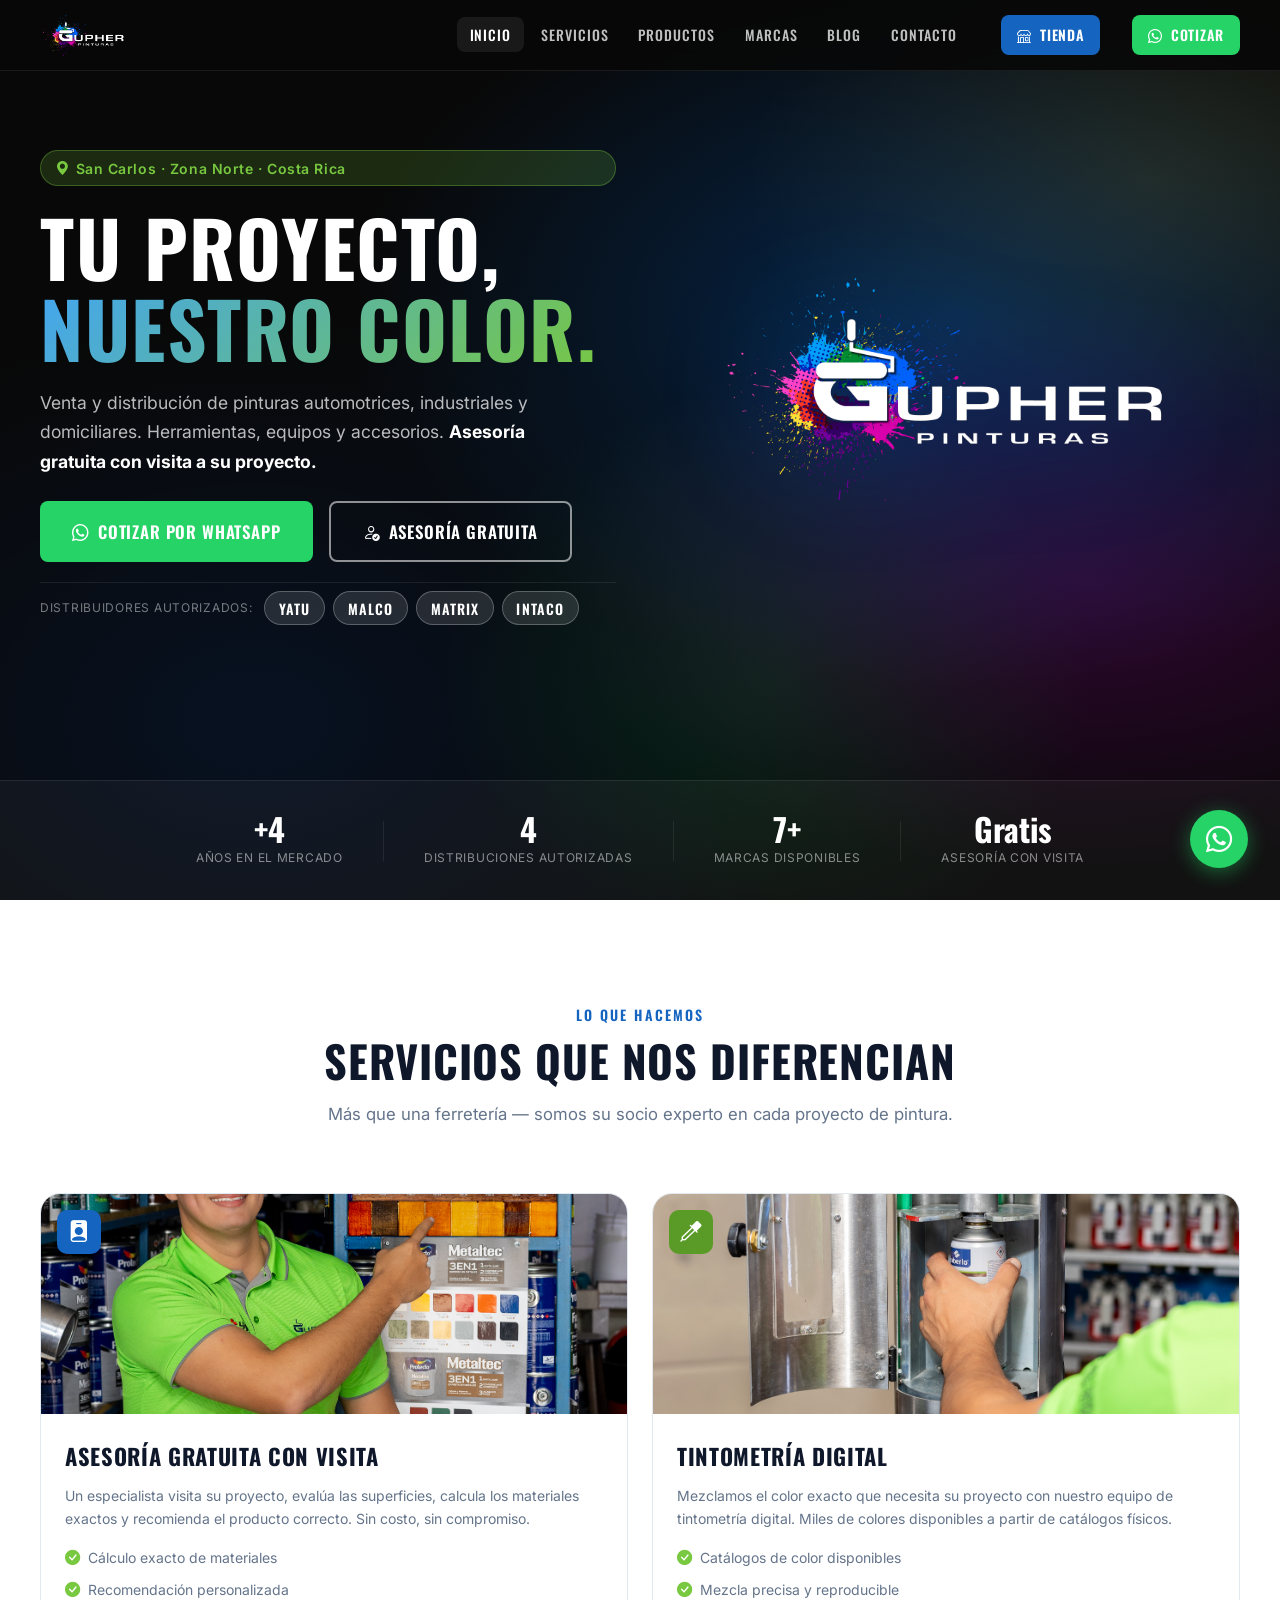
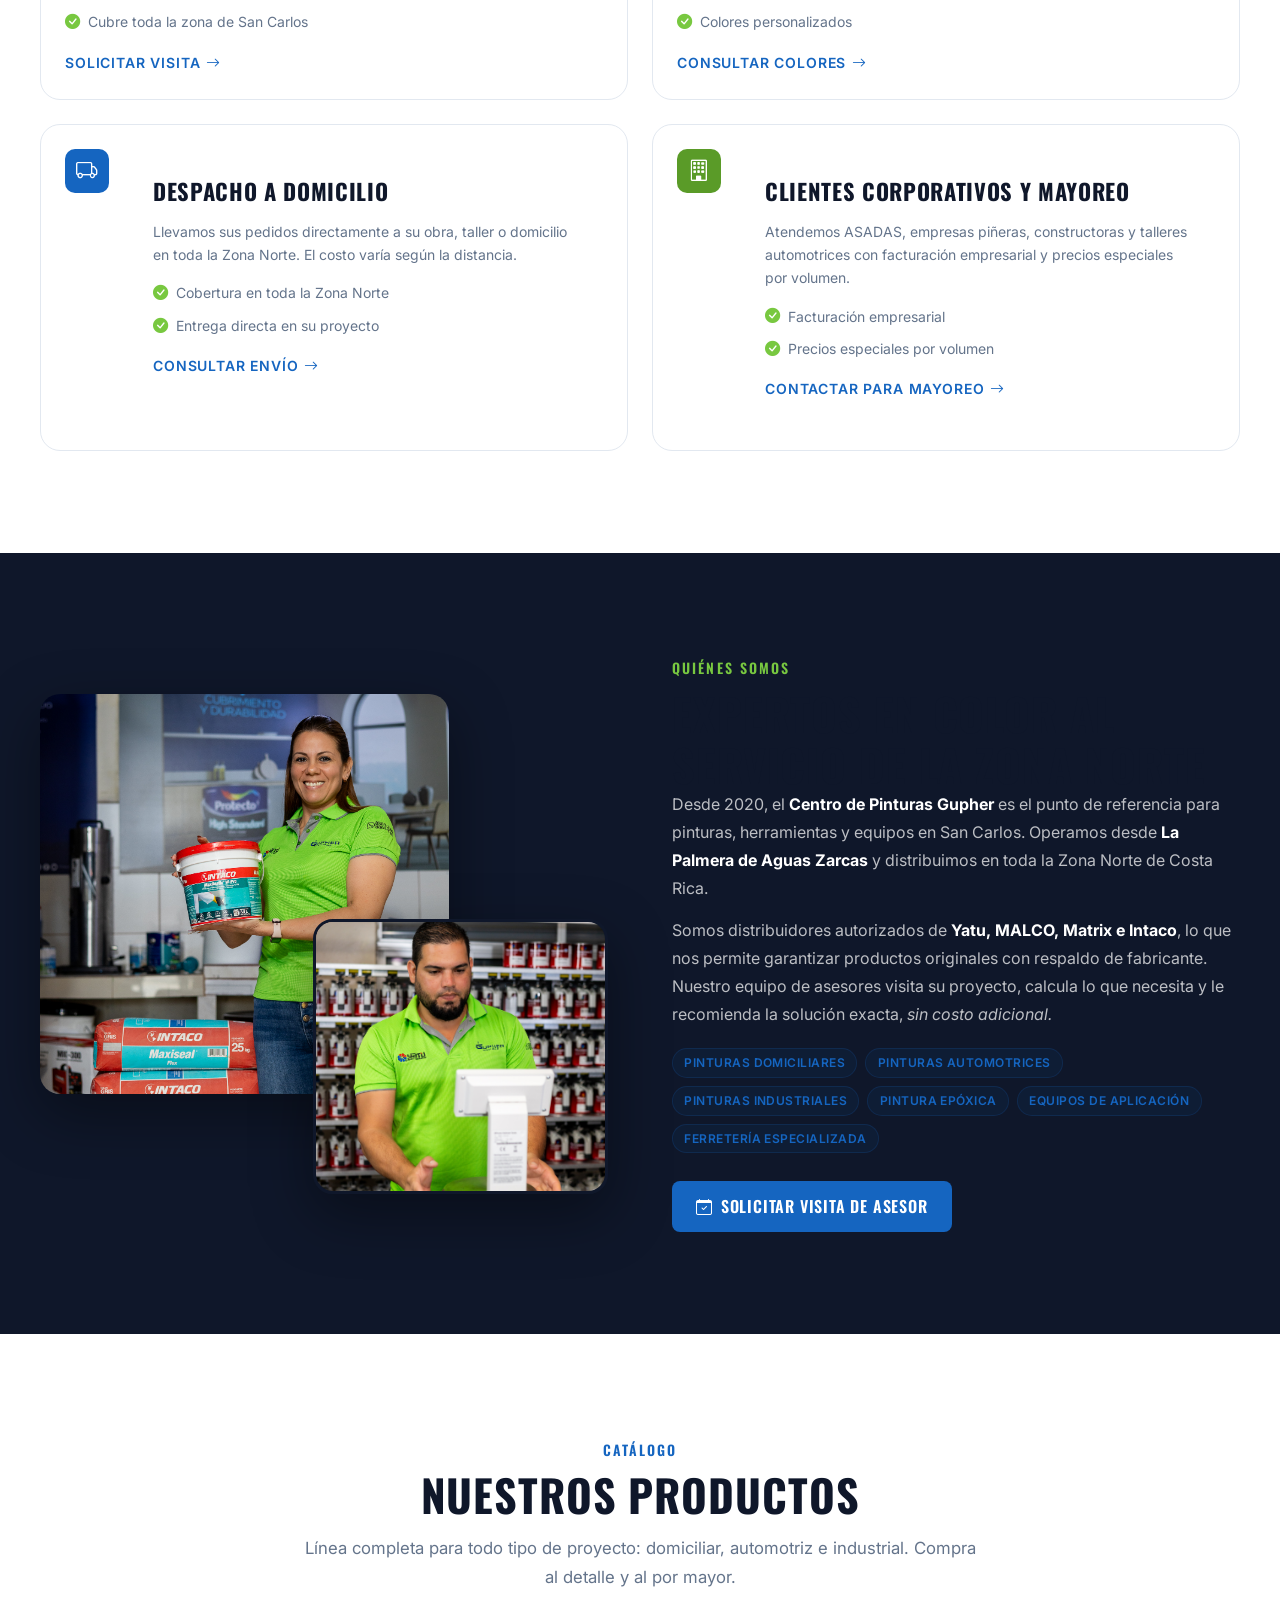
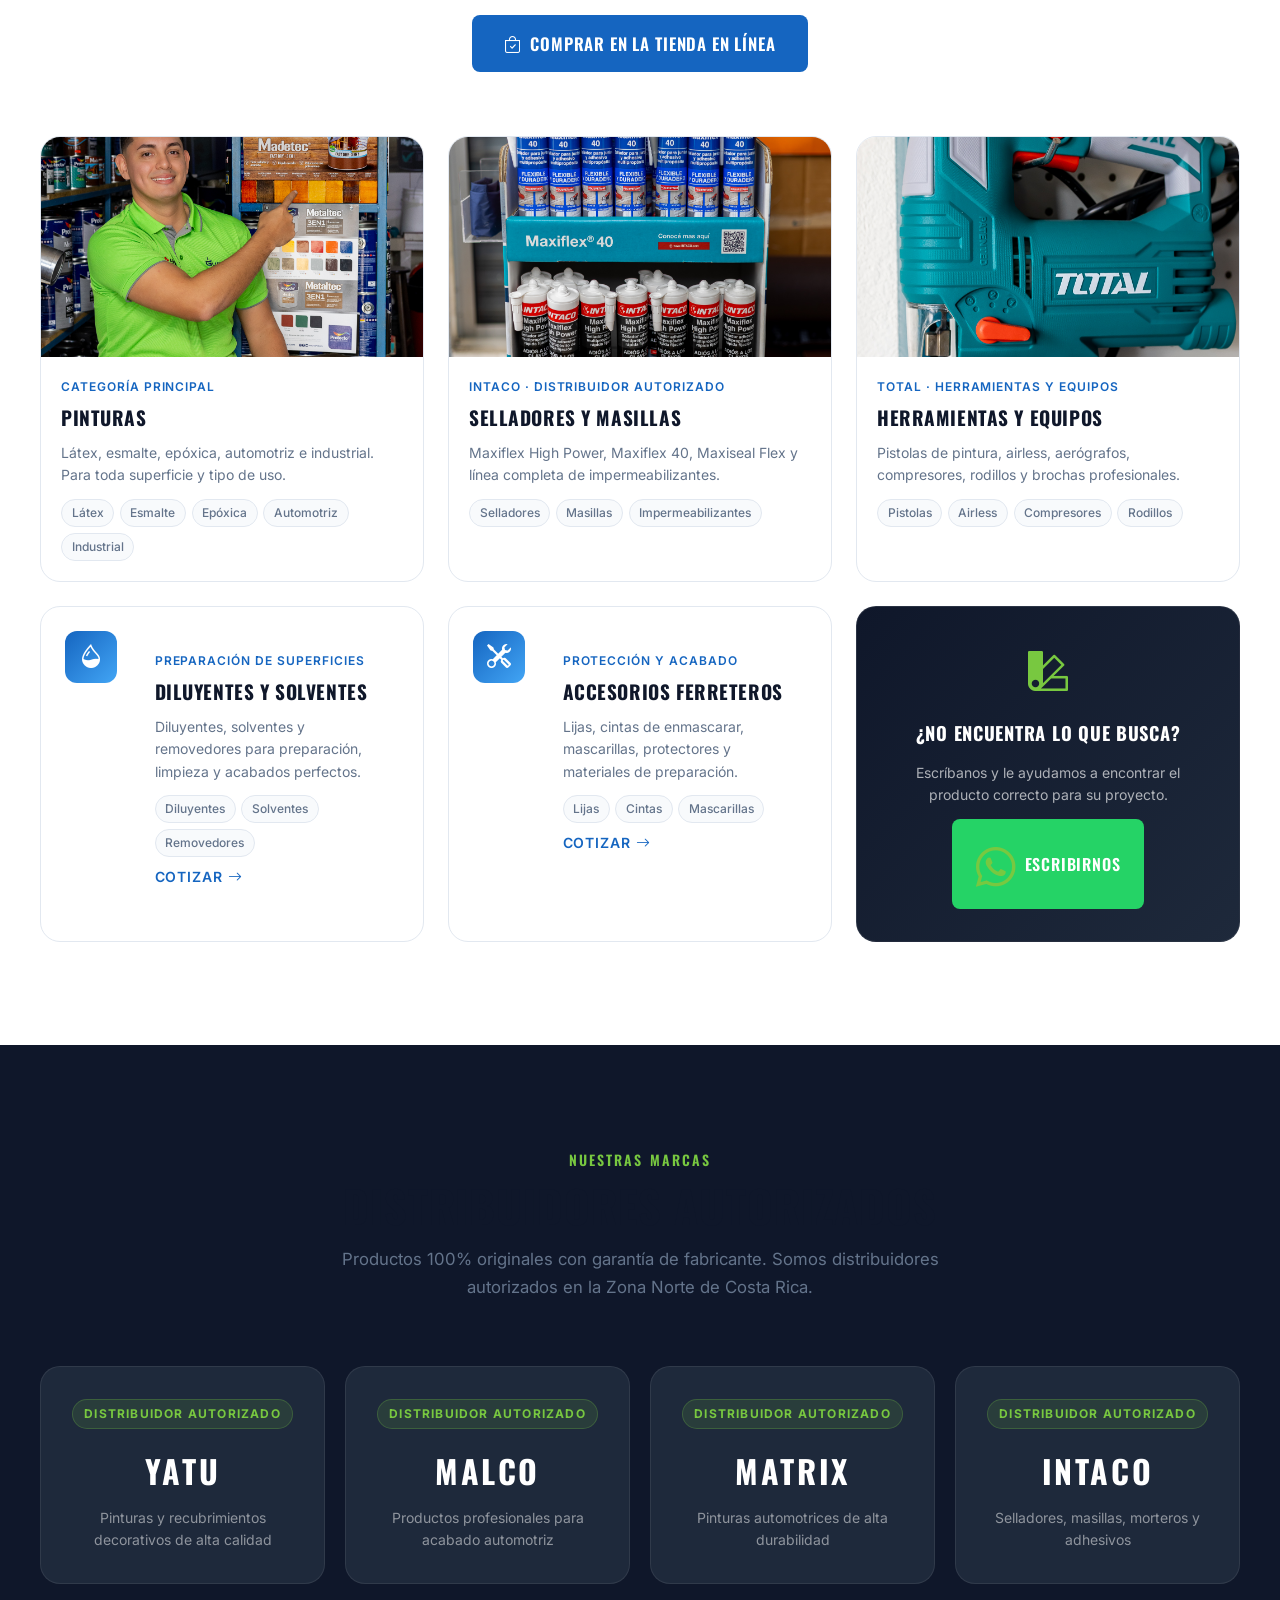
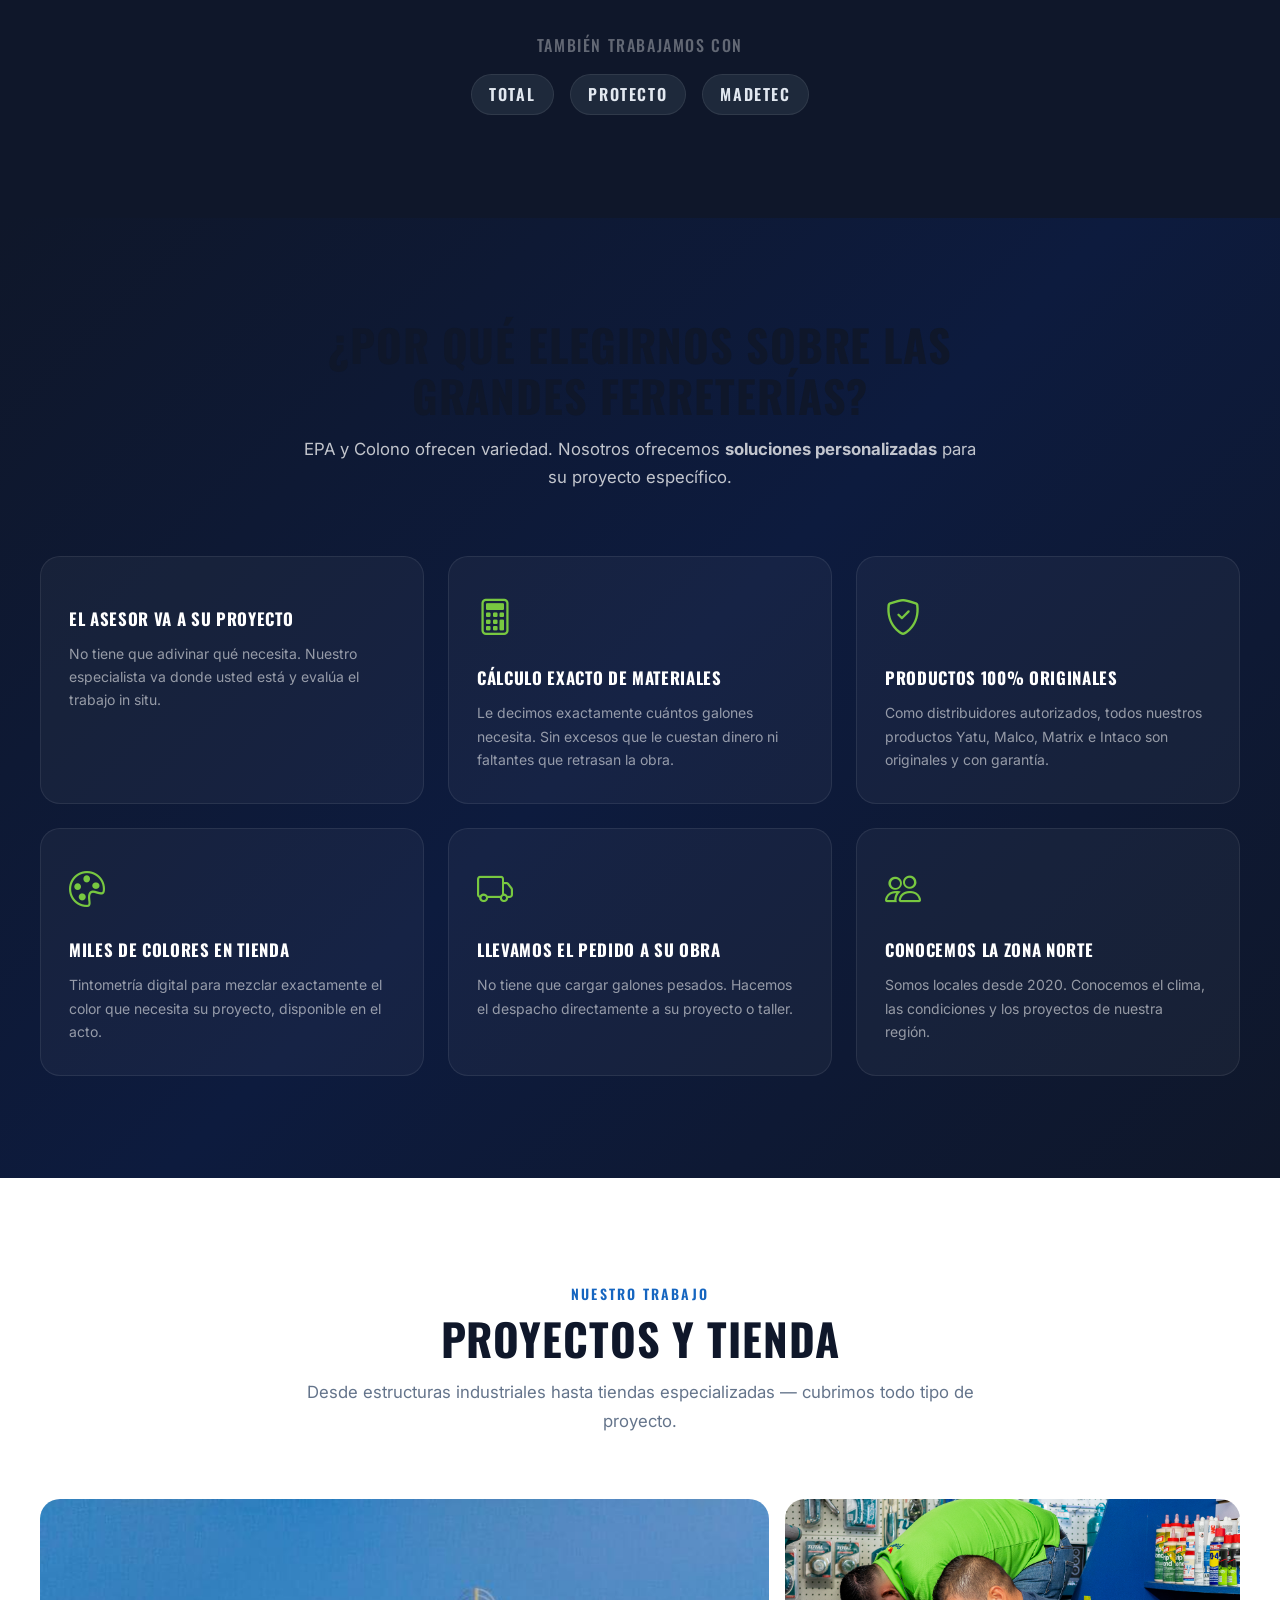
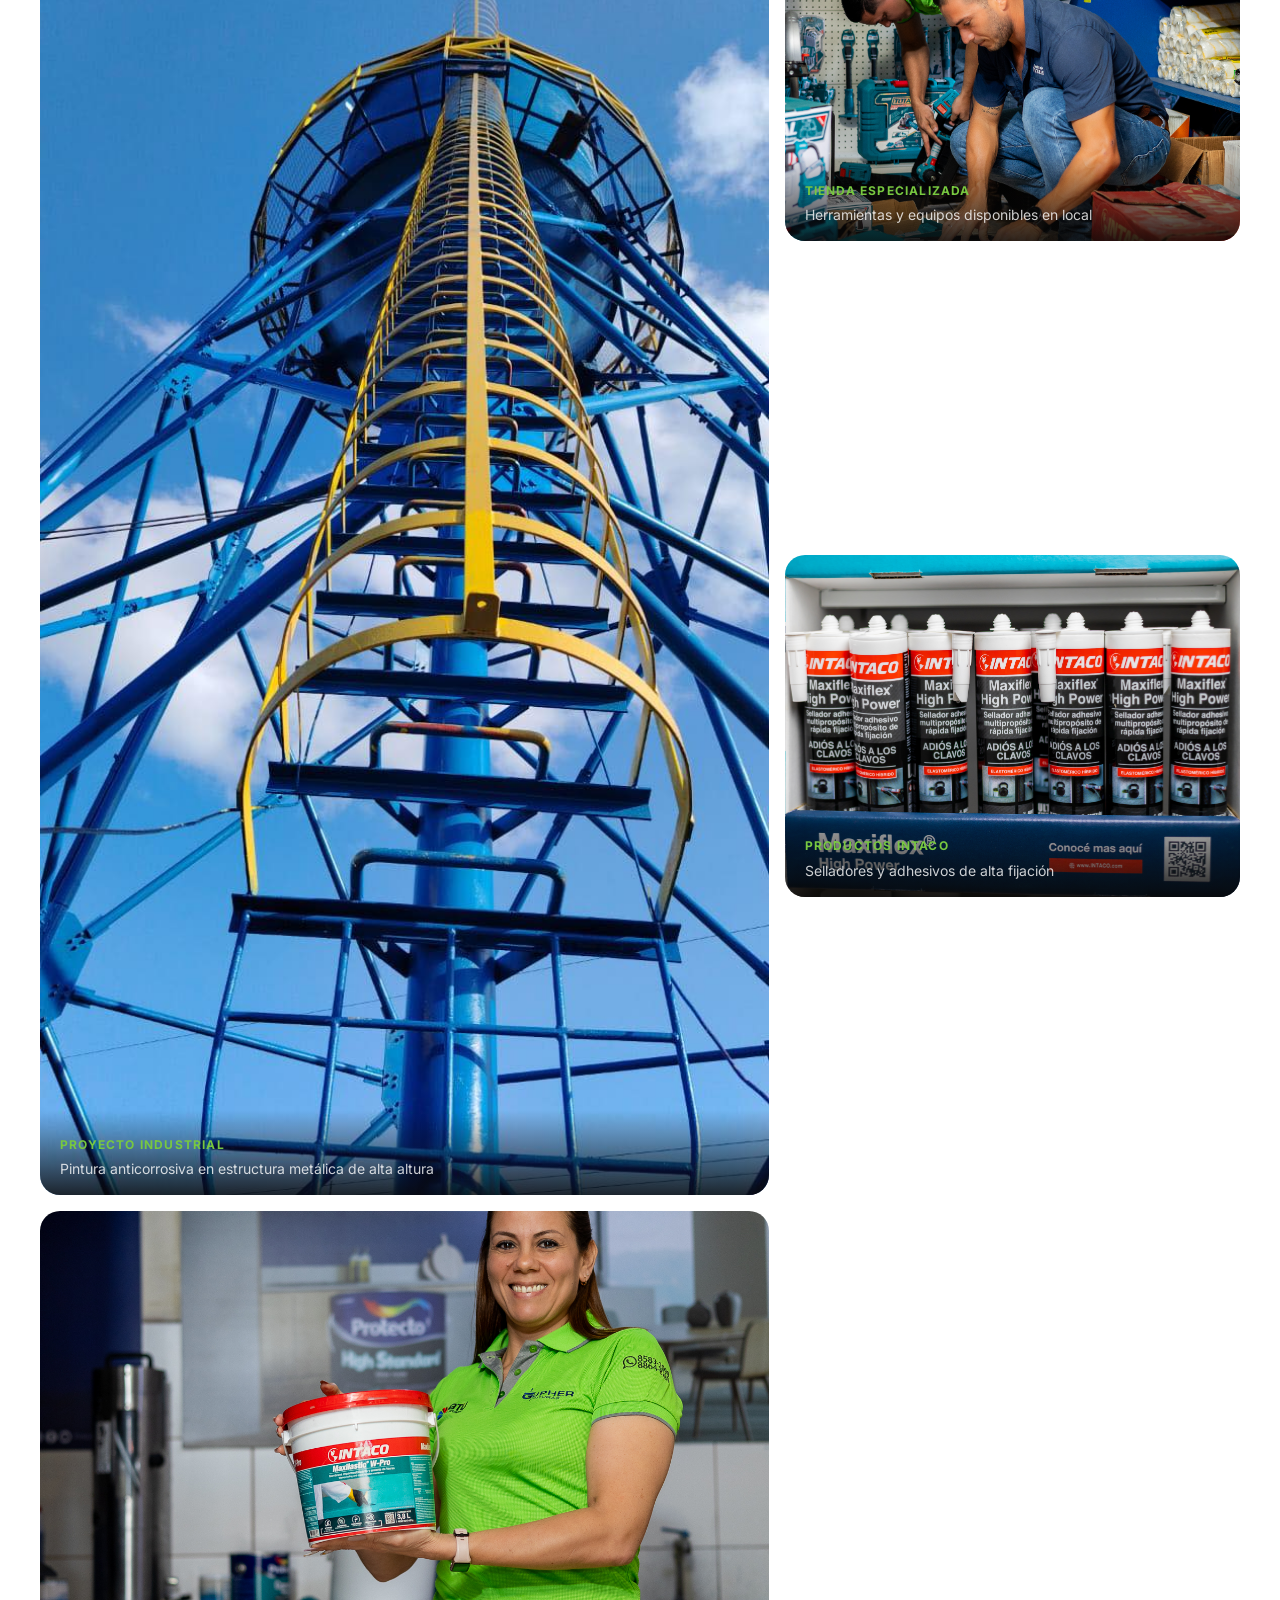
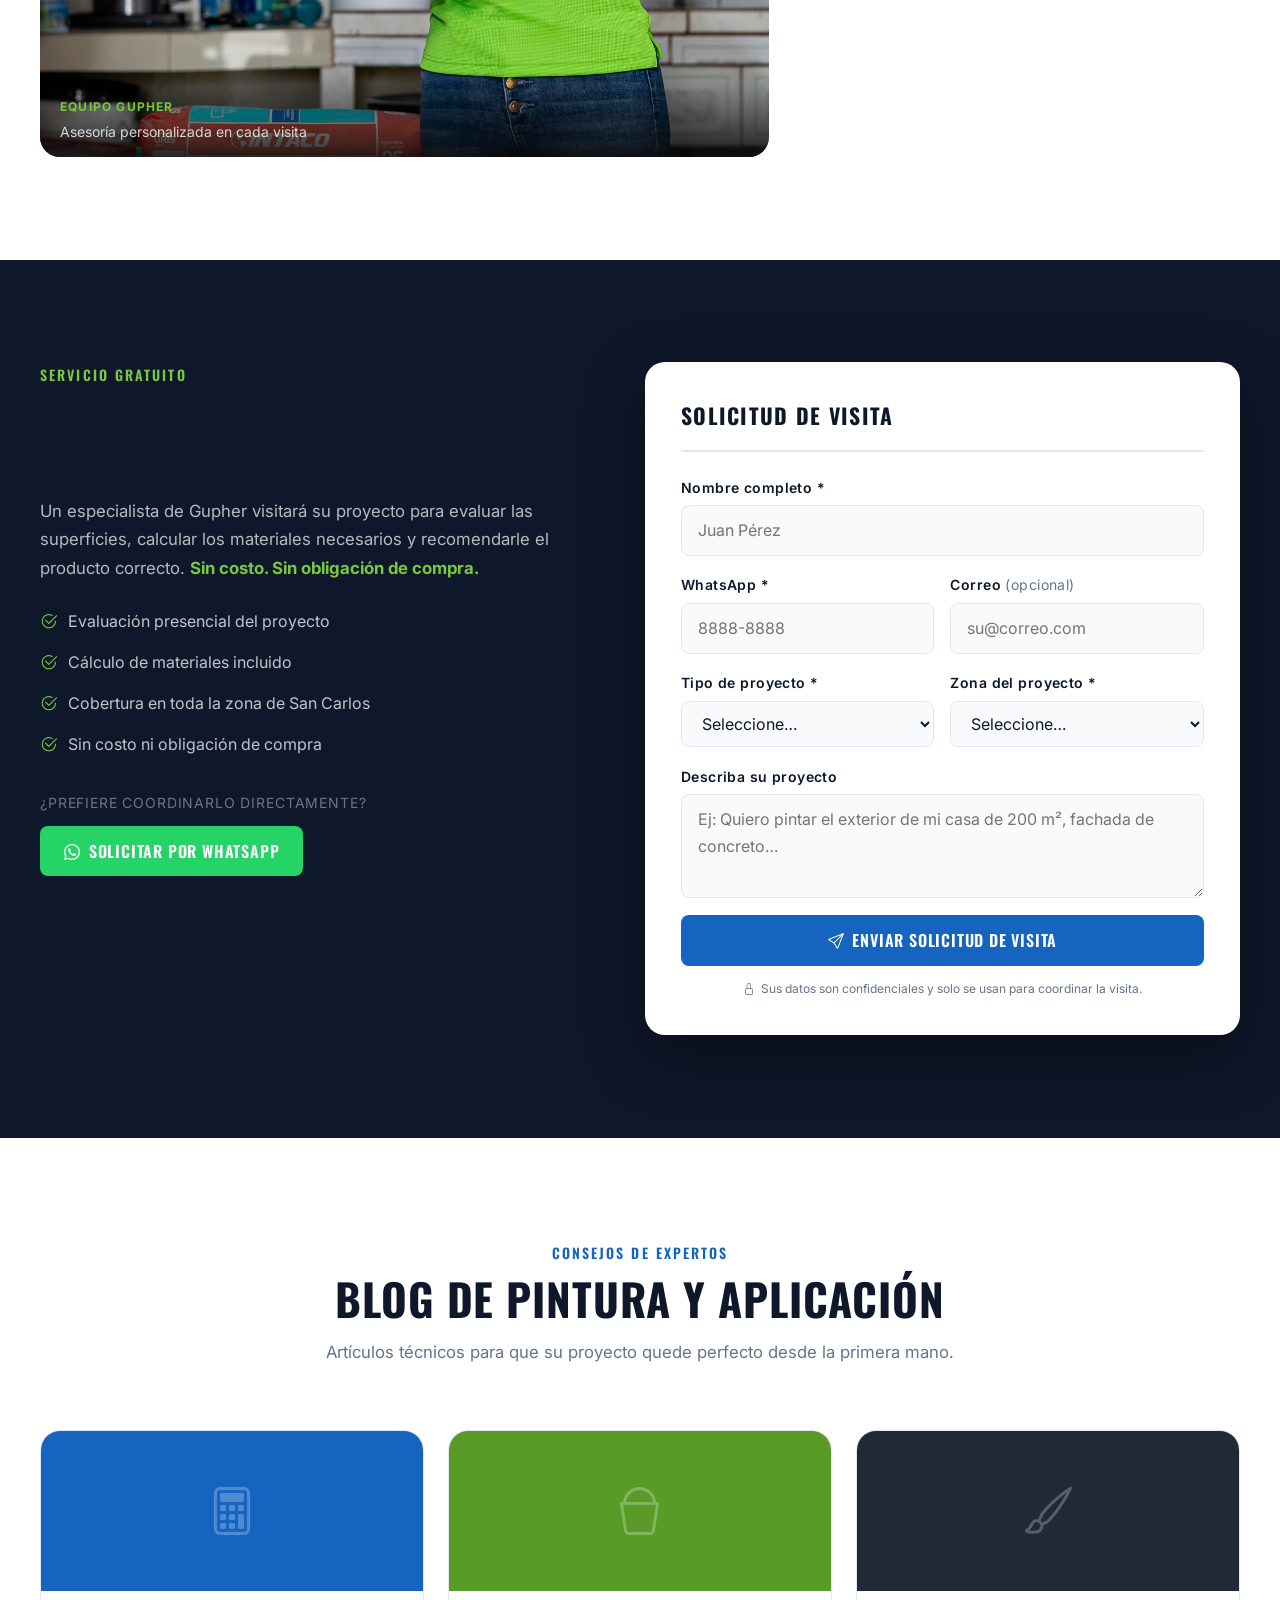
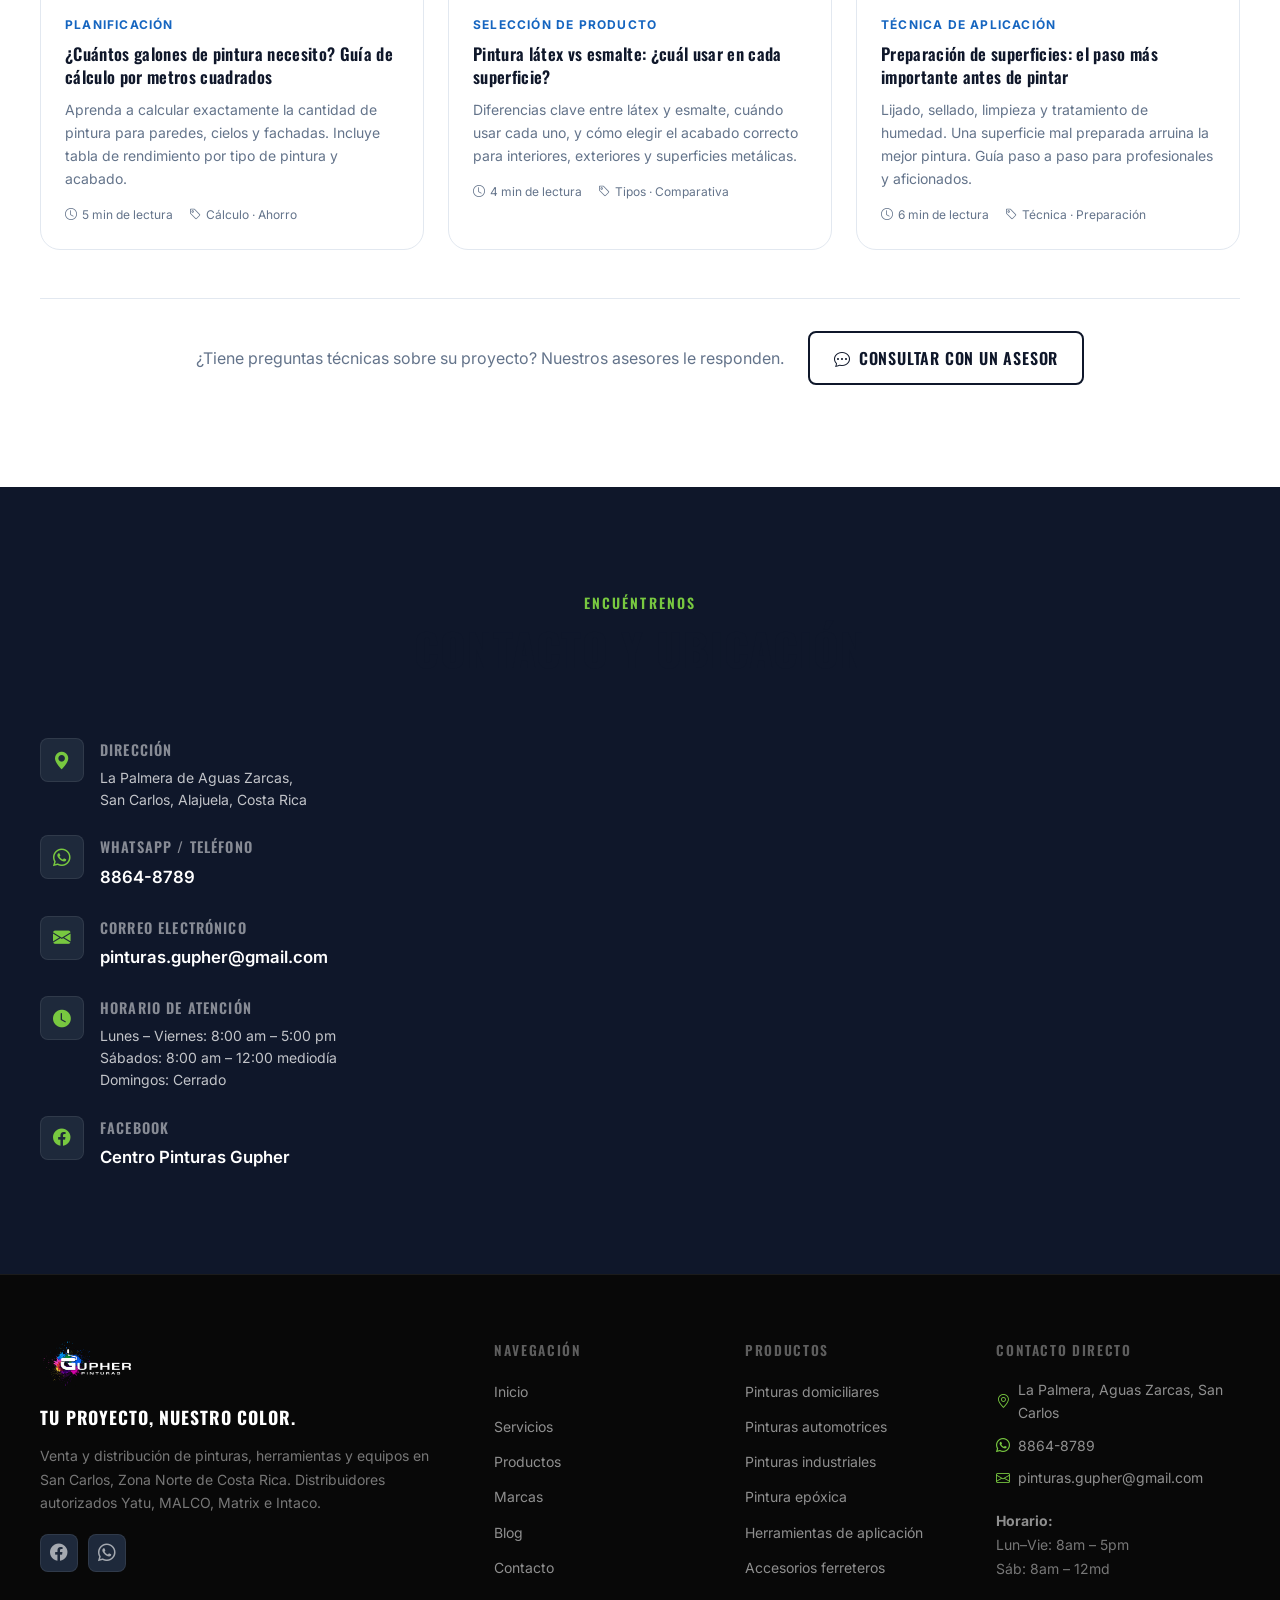
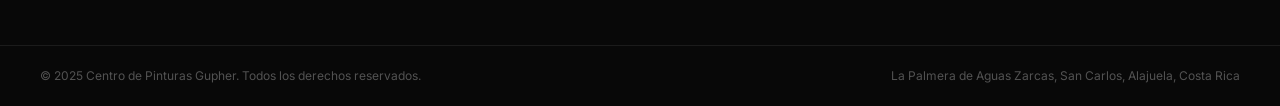
==== commit dfcfd6ad: "add new boton" ====
--- a/index.html
+++ b/index.html
@@ -18,6 +18,9 @@
   <meta property="og:image" content="https://www.pinturas-gupher.com/assets/og-image.jpg">
   <meta property="og:locale" content="es_CR">
   <meta property="og:site_name" content="Centro de Pinturas Gupher">
+
+  <!-- Favicon -->
+  <link rel="icon" type="image/png" href="/favicon.png">
 
   <!-- Fonts -->
   <link rel="preconnect" href="https://fonts.googleapis.com">
@@ -88,7 +91,7 @@
     <nav class="nav" role="navigation" aria-label="Navegación principal">
       <div class="container nav__inner">
         <a href="#inicio" class="nav__logo" aria-label="Centro de Pinturas Gupher — Inicio">
-          <img src="public/PerfilGupher.png" alt="Centro de Pinturas Gupher" width="150" height="56">
+          <img src="images/PerfilGupher.png" alt="Centro de Pinturas Gupher" width="150" height="56">
         </a>
 
         <button class="nav__toggle" id="navToggle" aria-expanded="false" aria-controls="navMenu" aria-label="Abrir menú">
@@ -106,6 +109,13 @@
           <li><a href="#contacto"  class="nav__link">Contacto</a></li>
         </ul>
 
+        <a href="https://tienda-gupher.vercel.app/"
+           class="btn btn-blue btn-sm nav__cta"
+           target="_blank" rel="noopener noreferrer"
+           aria-label="Ir a la tienda en línea">
+          <i class="bi bi-shop" aria-hidden="true"></i>
+          <span>Tienda</span>
+        </a>
         <a href="https://wa.me/50688648789?text=Hola%2C%20me%20gustar%C3%ADa%20cotizar%20pinturas%20o%20productos"
            class="btn btn-whatsapp btn-sm nav__cta"
            target="_blank" rel="noopener noreferrer"
@@ -161,7 +171,7 @@
         </div>
 
         <div class="hero__visual" aria-hidden="true">
-          <img src="public/PerfilGupher.png" alt="" width="520" class="hero__logo-img">
+          <img src="images/PerfilGupher.png" alt="" width="520" class="hero__logo-img">
         </div>
       </div>
 
@@ -207,7 +217,7 @@
                 <i class="bi bi-person-badge-fill" aria-hidden="true"></i>
               </div>
               <div class="service-card__img-wrap">
-                <img src="public/IMG_0802.jpg"
+                <img src="images/IMG_0802.jpg"
                      alt="Asesor de Pinturas Gupher mostrando carta de colores Madetec y Metaltec al cliente"
                      loading="lazy">
               </div>
@@ -235,7 +245,7 @@
                 <i class="bi bi-eyedropper" aria-hidden="true"></i>
               </div>
               <div class="service-card__img-wrap">
-                <img src="public/IMG_0775.jpg"
+                <img src="images/IMG_0775.jpg"
                      alt="Técnico de Gupher operando el tintómetro para mezclar pintura a color personalizado"
                      loading="lazy">
               </div>
@@ -309,12 +319,12 @@
       <div class="container about__grid">
         <div class="about__images">
           <div class="about__img-main">
-            <img src="public/IMG_0865.jpg"
+            <img src="images/IMG_0865.jpg"
                  alt="Asesora de Centro de Pinturas Gupher con productos Intaco y Protecto en tienda"
                  loading="lazy">
           </div>
           <div class="about__img-secondary">
-            <img src="public/IMG_0714.jpg"
+            <img src="images/IMG_0714.jpg"
                  alt="Especialista Gupher trabajando en el área de tintometría digital"
                  loading="lazy">
           </div>
@@ -362,13 +372,22 @@
             Línea completa para todo tipo de proyecto: domiciliar, automotriz e industrial.
             Compra al detalle y al por mayor.
           </p>
+          <div style="margin-top: 1.5rem;">
+            <a href="https://tienda-gupher.vercel.app/"
+               class="btn btn-blue btn-lg"
+               target="_blank" rel="noopener noreferrer"
+               aria-label="Comprar en la tienda en línea">
+              <i class="bi bi-bag-check" aria-hidden="true"></i>
+              Comprar en la tienda en línea
+            </a>
+          </div>
         </header>
 
         <div class="products__grid">
 
           <article class="product-card">
             <div class="product-card__img-wrap">
-              <img src="public/IMG_0802.jpg"
+              <img src="images/IMG_0802.jpg"
                    alt="Pinturas Madetec, Metaltec y Corrotec disponibles en Gupher San Carlos"
                    loading="lazy">
               <div class="product-card__overlay">
@@ -390,7 +409,7 @@
 
           <article class="product-card">
             <div class="product-card__img-wrap">
-              <img src="public/IMG_0826.jpg"
+              <img src="images/IMG_0826.jpg"
                    alt="Productos Intaco Maxiflex en exhibición en Centro de Pinturas Gupher"
                    loading="lazy">
               <div class="product-card__overlay">
@@ -412,7 +431,7 @@
 
           <article class="product-card">
             <div class="product-card__img-wrap">
-              <img src="public/IMG_0174.jpg"
+              <img src="images/IMG_0174.jpg"
                    alt="Herramientas eléctricas marca Total disponibles en Pinturas Gupher San Carlos"
                    loading="lazy">
               <div class="product-card__overlay">
@@ -589,7 +608,7 @@
 
         <div class="gallery__grid">
           <div class="gallery__item gallery__item--large">
-            <img src="public/494406317_1014572120865956_5323290978391038446_n.jpg"
+            <img src="images/494406317_1014572120865956_5323290978391038446_n.jpg"
                  alt="Torre de comunicaciones pintada en azul y amarillo — Proyecto de pintura industrial realizado con asesoría de Pinturas Gupher en San Carlos"
                  loading="lazy">
             <div class="gallery__caption">
@@ -598,7 +617,7 @@
             </div>
           </div>
           <div class="gallery__item">
-            <img src="public/IMG_0789.jpg"
+            <img src="images/IMG_0789.jpg"
                  alt="Equipo de Gupher atendiendo en área de herramientas eléctricas Total"
                  loading="lazy">
             <div class="gallery__caption">
@@ -607,7 +626,7 @@
             </div>
           </div>
           <div class="gallery__item">
-            <img src="public/IMG_0834.jpg"
+            <img src="images/IMG_0834.jpg"
                  alt="Display de productos Intaco Maxiflex High Power en Pinturas Gupher"
                  loading="lazy">
             <div class="gallery__caption">
@@ -616,7 +635,7 @@
             </div>
           </div>
           <div class="gallery__item">
-            <img src="public/IMG_0865.jpg"
+            <img src="images/IMG_0865.jpg"
                  alt="Asesora de Gupher con productos Intaco y Protecto en tienda de San Carlos"
                  loading="lazy">
             <div class="gallery__caption">
@@ -907,7 +926,7 @@
     <div class="container footer__grid">
 
       <div class="footer__brand">
-        <img src="public/PerfilGupher.png" alt="Centro de Pinturas Gupher" width="160" height="60" loading="lazy">
+        <img src="images/PerfilGupher.png" alt="Centro de Pinturas Gupher" width="160" height="60" loading="lazy">
         <p class="footer__tagline">Tu proyecto, nuestro color.</p>
         <p class="footer__desc">
           Venta y distribución de pinturas, herramientas y equipos en San Carlos,
--- a/css/styles.css
+++ b/css/styles.css
@@ -1683,3 +1683,271 @@
   .section__header { text-align: left; }
   .section__eyebrow { text-align: left; }
 }
+
+/* ============================================================
+   BLOG — Article pages
+   ============================================================ */
+
+/* Blog page body override */
+.blog-page { background: var(--clr-off-white); }
+
+/* ---- Blog hero ---- */
+.blog-hero {
+  background: var(--clr-dark);
+  padding: 6rem 0 3.5rem;
+  margin-top: 70px;
+  position: relative;
+  overflow: hidden;
+}
+
+.blog-hero::before {
+  content: '';
+  position: absolute;
+  inset: 0;
+  background:
+    radial-gradient(ellipse at 80% 50%, rgba(21,101,192,.22) 0%, transparent 55%),
+    radial-gradient(ellipse at 20% 80%, rgba(120,200,64,.1) 0%, transparent 40%);
+  pointer-events: none;
+}
+
+.blog-hero__inner { position: relative; z-index: 1; }
+
+.blog-hero__breadcrumb {
+  display: flex;
+  align-items: center;
+  gap: .5rem;
+  font-size: var(--fs-xs);
+  color: rgba(255,255,255,.4);
+  margin-bottom: 1.25rem;
+  text-transform: uppercase;
+  letter-spacing: .08em;
+}
+.blog-hero__breadcrumb a { transition: color var(--dur) var(--ease); }
+.blog-hero__breadcrumb a:hover { color: var(--clr-lime); }
+.blog-hero__breadcrumb span { color: rgba(255,255,255,.2); }
+
+.blog-hero__cat {
+  display: inline-block;
+  padding: .3rem .9rem;
+  border-radius: 999px;
+  background: rgba(21,101,192,.2);
+  color: var(--clr-blue-light);
+  font-size: var(--fs-xs);
+  font-weight: 700;
+  letter-spacing: .1em;
+  text-transform: uppercase;
+  border: 1px solid rgba(21,101,192,.35);
+  margin-bottom: 1rem;
+}
+
+.blog-hero__title {
+  font-family: var(--font-head);
+  font-size: clamp(1.8rem, 4vw, 3rem);
+  font-weight: 700;
+  color: var(--clr-white);
+  line-height: 1.15;
+  text-transform: uppercase;
+  letter-spacing: .02em;
+  max-width: 820px;
+  margin-bottom: 1.25rem;
+}
+
+.blog-hero__meta {
+  display: flex;
+  align-items: center;
+  gap: 1.5rem;
+  flex-wrap: wrap;
+  font-size: var(--fs-sm);
+  color: rgba(255,255,255,.45);
+}
+
+.blog-hero__meta span {
+  display: flex;
+  align-items: center;
+  gap: .4rem;
+}
+.blog-hero__meta .bi { color: var(--clr-lime); }
+
+/* ---- Article layout ---- */
+.article-wrap {
+  max-width: 800px;
+  margin-inline: auto;
+  padding: 3.5rem var(--container) clamp(3rem,6vw,5rem);
+}
+
+/* Reuse container width for article wrap */
+@media (max-width:900px) { .article-wrap { padding-inline: 5vw; } }
+
+.article-body {
+  background: var(--clr-white);
+  border-radius: var(--radius-lg);
+  padding: clamp(1.5rem, 4vw, 3rem);
+  box-shadow: var(--shadow-sm);
+  line-height: 1.8;
+  color: #374151;
+}
+
+.article-body p { margin-bottom: 1.1rem; }
+
+.article-body h2 {
+  font-family: var(--font-head);
+  font-size: clamp(1.25rem, 2.5vw, 1.65rem);
+  font-weight: 700;
+  color: var(--clr-dark);
+  text-transform: uppercase;
+  letter-spacing: .04em;
+  margin: 2rem 0 .75rem;
+  padding-bottom: .5rem;
+  border-bottom: 2px solid var(--clr-gray-light);
+}
+
+.article-body h3 {
+  font-family: var(--font-head);
+  font-size: 1.15rem;
+  font-weight: 600;
+  color: var(--clr-dark);
+  text-transform: uppercase;
+  letter-spacing: .03em;
+  margin: 1.5rem 0 .5rem;
+}
+
+.article-body ul,
+.article-body ol {
+  padding-left: 1.4rem;
+  margin-bottom: 1.1rem;
+}
+
+.article-body li { margin-bottom: .45rem; }
+
+.article-body strong { color: var(--clr-dark); font-weight: 700; }
+
+.article-body .highlight-box {
+  background: rgba(21,101,192,.07);
+  border-left: 4px solid var(--clr-blue);
+  border-radius: 0 var(--radius-sm) var(--radius-sm) 0;
+  padding: 1rem 1.25rem;
+  margin: 1.5rem 0;
+  color: var(--clr-dark);
+}
+
+.article-body .highlight-box p { margin-bottom: 0; }
+
+/* Data table */
+.data-table {
+  width: 100%;
+  border-collapse: collapse;
+  margin: 1.5rem 0;
+  font-size: var(--fs-sm);
+}
+
+.data-table th {
+  background: var(--clr-dark);
+  color: var(--clr-white);
+  font-family: var(--font-head);
+  font-size: .8rem;
+  letter-spacing: .08em;
+  text-transform: uppercase;
+  padding: .75rem 1rem;
+  text-align: left;
+}
+
+.data-table td {
+  padding: .65rem 1rem;
+  border-bottom: 1px solid var(--clr-gray-light);
+  color: #374151;
+}
+
+.data-table tr:nth-child(even) td { background: var(--clr-off-white); }
+.data-table tr:hover td { background: rgba(21,101,192,.04); }
+
+/* ---- Article CTA box ---- */
+.article-cta {
+  background: linear-gradient(135deg, var(--clr-dark) 0%, #0D1B3E 100%);
+  border-radius: var(--radius-lg);
+  padding: 2.25rem;
+  margin-top: 2.5rem;
+  display: flex;
+  gap: 2rem;
+  align-items: center;
+  flex-wrap: wrap;
+}
+
+.article-cta__icon {
+  font-size: 2.5rem;
+  color: var(--clr-lime);
+  flex-shrink: 0;
+}
+
+.article-cta__body { flex: 1; }
+
+.article-cta__title {
+  font-family: var(--font-head);
+  font-size: 1.25rem;
+  font-weight: 700;
+  color: var(--clr-white);
+  text-transform: uppercase;
+  letter-spacing: .04em;
+  margin-bottom: .4rem;
+}
+
+.article-cta__desc { color: rgba(255,255,255,.65); font-size: var(--fs-sm); }
+
+/* ---- Related posts ---- */
+.related-posts {
+  padding-top: 2.5rem;
+  border-top: 1px solid var(--clr-gray-light);
+  margin-top: 2.5rem;
+}
+
+.related-posts__title {
+  font-family: var(--font-head);
+  font-size: 1rem;
+  font-weight: 700;
+  text-transform: uppercase;
+  letter-spacing: .1em;
+  color: var(--clr-gray);
+  margin-bottom: 1.25rem;
+}
+
+.related-posts__grid {
+  display: grid;
+  grid-template-columns: repeat(2, 1fr);
+  gap: 1rem;
+}
+
+.related-card {
+  background: var(--clr-off-white);
+  border: 1px solid var(--clr-gray-light);
+  border-radius: var(--radius);
+  padding: 1rem 1.25rem;
+  transition: border-color var(--dur) var(--ease), transform var(--dur) var(--ease);
+}
+
+.related-card:hover {
+  border-color: var(--clr-blue);
+  transform: translateY(-2px);
+}
+
+.related-card__cat {
+  font-size: var(--fs-xs);
+  font-weight: 700;
+  text-transform: uppercase;
+  letter-spacing: .08em;
+  color: var(--clr-blue);
+  display: block;
+  margin-bottom: .35rem;
+}
+
+.related-card__title {
+  font-family: var(--font-head);
+  font-size: .95rem;
+  font-weight: 600;
+  color: var(--clr-dark);
+  letter-spacing: .02em;
+  line-height: 1.3;
+}
+
+@media (max-width:600px) {
+  .related-posts__grid { grid-template-columns: 1fr; }
+  .article-cta { flex-direction: column; text-align: center; }
+}
